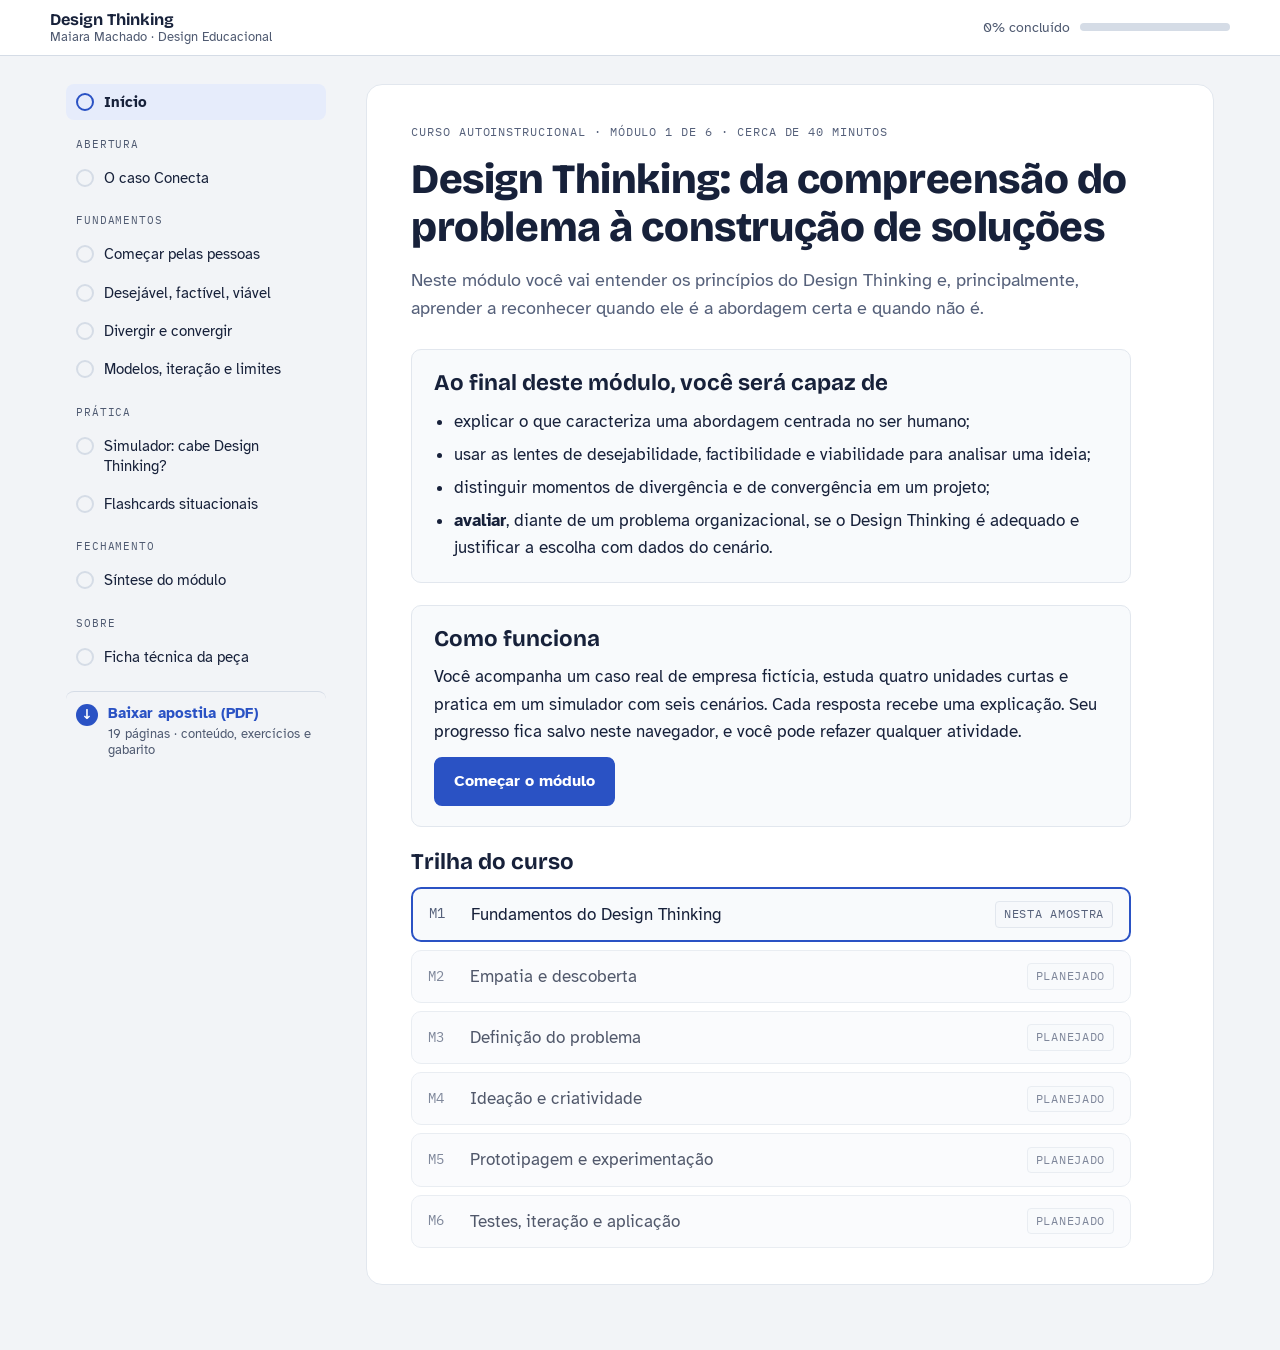
==== design-thinking/index.html @ 3984ccee "Atualização do portfólio" ====
<!doctype html><html><head><meta charset=utf8><meta name=viewport content="width=device-width,initial-scale=1,viewport-fit=cover"><style>:root{color-scheme:light;box-sizing:border-box;padding-top:env(safe-area-inset-top,0px);padding-bottom:env(safe-area-inset-bottom,0px)}html{scroll-padding-top:env(safe-area-inset-top,0px)}body{margin:0;padding:0;font:14px -apple-system,BlinkMacSystemFont,sans-serif;background:#fff;color:#000}img{max-width:100%}[hidden]:not([hidden=until-found i]){display:none!important}</style></head><body>
<title>Design Thinking · Módulo 1</title>
<meta name="claude:viewport-fit-sides" content="cover">
<link rel="preconnect" href="https://fonts.googleapis.com">
<link rel="preconnect" href="https://fonts.gstatic.com" crossorigin>
<link rel="stylesheet" href="https://fonts.googleapis.com/css2?family=Atkinson+Hyperlegible:ital,wght@0,400;0,700;1,400&family=Bricolage+Grotesque:opsz,wght@12..96,500;12..96,700;12..96,800&family=IBM+Plex+Mono:wght@500&display=swap">
<style>
/* Layout: oficina de quadro branco. Sumário lateral fixo + coluna de leitura de ~68ch; o caso aparece como notas adesivas, o resto fica quieto. */
:root{
  --paper:#F2F4F7; --surface:#FFFFFF; --ink:#17213A; --muted:#4F5A71; --line:#D5DCE6;
  --accent:#2A52C4; --accent-soft:#E6ECFB; --on-accent:#FFFFFF;
  --note-bg:#FFE37E; --note-ink:#2A2410; --note-bg-2:#FFD0C2; --note-bg-3:#C9EBD9;
  --ok:#1D714A; --ok-soft:#E3F3EA; --part:#8A5200; --part-soft:#FBF0DC; --bad:#A8261D; --bad-soft:#FBE7E5;
  --venn-1:rgba(42,82,196,.16); --venn-2:rgba(29,113,74,.16); --venn-3:rgba(168,38,29,.13);
  --f-display:"Bricolage Grotesque", "Segoe UI", system-ui, sans-serif;
  --f-body:"Atkinson Hyperlegible", "Segoe UI", system-ui, sans-serif;
  --f-mono:"IBM Plex Mono", ui-monospace, "SFMono-Regular", Menlo, monospace;
  --r:10px;
}
@media (prefers-color-scheme: dark){ :root:not([data-theme="light"]){
  --paper:#0F141D; --surface:#171E2B; --ink:#E7EBF3; --muted:#A6B0C4; --line:#2A3446;
  --accent:#86A2FF; --accent-soft:#1F2A47; --on-accent:#0C1120;
  --note-bg:#E9CC5E; --note-ink:#211C08; --note-bg-2:#E8AE9C; --note-bg-3:#A3D5BC;
  --ok:#62C493; --ok-soft:#14291F; --part:#E6AC52; --part-soft:#2E2412; --bad:#F2887E; --bad-soft:#341816;
  --venn-1:rgba(134,162,255,.20); --venn-2:rgba(98,196,147,.18); --venn-3:rgba(242,136,126,.16);
  color-scheme:dark }}
:root[data-theme="dark"]{
  --paper:#0F141D; --surface:#171E2B; --ink:#E7EBF3; --muted:#A6B0C4; --line:#2A3446;
  --accent:#86A2FF; --accent-soft:#1F2A47; --on-accent:#0C1120;
  --note-bg:#E9CC5E; --note-ink:#211C08; --note-bg-2:#E8AE9C; --note-bg-3:#A3D5BC;
  --ok:#62C493; --ok-soft:#14291F; --part:#E6AC52; --part-soft:#2E2412; --bad:#F2887E; --bad-soft:#341816;
  --venn-1:rgba(134,162,255,.20); --venn-2:rgba(98,196,147,.18); --venn-3:rgba(242,136,126,.16);
  color-scheme:dark }

*{box-sizing:border-box}
body{background:var(--paper);color:var(--ink);font-family:var(--f-body);font-size:17px;line-height:1.6}
body::before{content:"";position:fixed;inset:0 0 auto;height:env(safe-area-inset-top,0px);z-index:10;background:var(--surface)}
a{color:var(--accent)}
:focus-visible{outline:3px solid var(--accent);outline-offset:2px;border-radius:4px}
h1,h2,h3{font-family:var(--f-display);line-height:1.15;text-wrap:balance;margin:0}
h1{font-size:clamp(1.85rem,4.2vw,2.6rem);font-weight:800;letter-spacing:-.01em}
h2{font-size:1.4rem;font-weight:700}
h3{font-size:1.1rem;font-weight:700}
p{margin:0}
.eyebrow{font-family:var(--f-mono);font-size:.74rem;letter-spacing:.08em;text-transform:uppercase;color:var(--muted)}
.lead{font-size:1.12rem;color:var(--muted)}

/* Topo */
.top{position:sticky;top:env(safe-area-inset-top,0px);z-index:5;background:var(--surface);border-bottom:1px solid var(--line);
  padding-left:max(16px,env(safe-area-inset-left,0px));padding-right:max(16px,env(safe-area-inset-right,0px));padding-block:10px}
.top-in{max-width:1180px;margin:0 auto;display:flex;align-items:center;gap:16px;flex-wrap:wrap}
.brand{display:flex;flex-direction:column;line-height:1.2;margin-right:auto;min-width:0}
.brand b{font-family:var(--f-display);font-size:1.02rem}
.brand span{font-size:.8rem;color:var(--muted)}
.prog{display:flex;align-items:center;gap:10px;font-size:.85rem;color:var(--muted)}
.prog-bar{width:150px;height:8px;border-radius:99px;background:var(--line);overflow:hidden}
.prog-bar i{display:block;height:100%;background:var(--accent);border-radius:99px;transition:width .3s}
.menu-btn{display:none}

/* Estrutura */
.shell{max-width:1180px;margin:0 auto;display:grid;grid-template-columns:260px minmax(0,1fr);gap:40px;
  padding-left:max(16px,env(safe-area-inset-left,0px));padding-right:max(16px,env(safe-area-inset-right,0px));padding-block:28px 64px}
nav.toc{position:sticky;top:calc(env(safe-area-inset-top,0px) + 76px);align-self:start}
.toc ol{list-style:none;margin:0;padding:0;display:flex;flex-direction:column;gap:2px}
.toc .grp{font-family:var(--f-mono);font-size:.7rem;letter-spacing:.08em;text-transform:uppercase;color:var(--muted);padding:14px 10px 4px}
.toc button{all:unset;box-sizing:border-box;width:100%;display:flex;gap:10px;align-items:flex-start;padding:8px 10px;border-radius:8px;cursor:pointer;font-size:.94rem;line-height:1.35}
.toc button:hover{background:var(--accent-soft)}
.toc button:focus-visible{outline:3px solid var(--accent)}
.dl{display:flex;gap:10px;align-items:flex-start;margin-top:16px;padding:12px 10px;border-top:1px solid var(--line);color:var(--ink);text-decoration:none;border-radius:8px;line-height:1.3}
.dl:hover{background:var(--accent-soft)}
.dl b{display:block;font-size:.94rem;color:var(--accent)}
.dl small{display:block;font-size:.8rem;color:var(--muted);margin-top:2px}
.dl-ic{flex:none;width:22px;height:22px;border-radius:50%;background:var(--accent);color:var(--on-accent);display:grid;place-items:center;font-weight:700;font-size:.85rem}
.toc button[aria-current="page"]{background:var(--accent-soft);font-weight:700}
.st{flex:none;width:18px;height:18px;margin-top:1px;border-radius:50%;border:2px solid var(--line);display:grid;place-items:center;font-size:.68rem;font-weight:700}
.st.done{background:var(--ok);border-color:var(--ok);color:var(--surface)}
.st.seen{border-color:var(--accent)}
main{min-width:0}
/* Área de conteúdo sempre clara, nos dois temas; o sumário e o topo mantêm as cores do tema */
main.content{
  --paper:#F6F8FB; --surface:#F8FAFC; --ink:#17213A; --muted:#55607A; --line:#E2E7EE;
  --accent:#2A52C4; --accent-soft:#EDF1FC; --on-accent:#FFFFFF;
  --note-bg:#FFE37E; --note-ink:#2A2410; --note-bg-2:#FFD3C6; --note-bg-3:#CDEEDC;
  --ok:#1D714A; --ok-soft:#EAF6EF; --part:#8A5200; --part-soft:#FDF4E4; --bad:#A8261D; --bad-soft:#FCEDEB;
  --venn-1:rgba(42,82,196,.12); --venn-2:rgba(29,113,74,.12); --venn-3:rgba(168,38,29,.10);
  color-scheme:light; background:#FFFFFF; color:var(--ink);
  border:1px solid var(--line); border-radius:16px; padding:32px clamp(18px,4vw,44px) 36px;
}
.screen{max-width:720px;display:flex;flex-direction:column;gap:22px}
.screen > h1{outline:none}

/* Componentes */
.box{background:var(--surface);border:1px solid var(--line);border-radius:var(--r);padding:20px 22px;display:flex;flex-direction:column;gap:12px}
.example{border-left:4px solid var(--note-bg);background:var(--surface);padding:14px 18px;border-radius:0 var(--r) var(--r) 0;display:flex;flex-direction:column;gap:6px}
.example .eyebrow{color:var(--ink)}
.grid3{display:grid;grid-template-columns:repeat(3,minmax(0,1fr));gap:14px}
.grid2{display:grid;grid-template-columns:repeat(2,minmax(0,1fr));gap:14px}
.mini{background:var(--surface);border:1px solid var(--line);border-radius:var(--r);padding:16px;display:flex;flex-direction:column;gap:6px;min-width:0}
.mini h3{font-size:1rem}
.mini p{font-size:.95rem;color:var(--muted)}
ul.plain{margin:0;padding-left:1.2em;display:flex;flex-direction:column;gap:6px}
.table-wrap{overflow-x:auto;border:1px solid var(--line);border-radius:var(--r);background:var(--surface)}
table{border-collapse:collapse;width:100%;min-width:520px;font-size:.95rem}
th,td{text-align:left;padding:10px 14px;border-bottom:1px solid var(--line);vertical-align:top}
th{font-family:var(--f-display);font-weight:700;background:var(--paper)}
tr:last-child td{border-bottom:0}
.mono{font-family:var(--f-mono);font-size:.85em}

/* Notas adesivas do caso */
.notes{display:grid;grid-template-columns:repeat(auto-fit,minmax(180px,1fr));gap:16px;padding:6px 0}
.note{background:var(--note-bg);color:var(--note-ink);padding:16px 16px 18px;border-radius:3px;box-shadow:0 1px 0 rgba(0,0,0,.08),0 8px 18px -10px rgba(0,0,0,.35);transform:rotate(-1.2deg);display:flex;flex-direction:column;gap:4px}
.note:nth-child(2){background:var(--note-bg-2);transform:rotate(1deg)}
.note:nth-child(3){background:var(--note-bg-3);transform:rotate(-.4deg)}
.note:nth-child(4){transform:rotate(1.4deg)}
.note b{font-family:var(--f-display);font-size:1.9rem;line-height:1}
.note span{font-size:.92rem}
.quote{font-family:var(--f-display);font-size:1.25rem;font-weight:500;border-left:4px solid var(--ink);padding-left:16px}

/* Botões */
.btn{font:inherit;font-weight:700;font-size:.98rem;border-radius:8px;padding:10px 18px;cursor:pointer;border:2px solid var(--accent);background:var(--accent);color:var(--on-accent)}
.btn:hover{filter:brightness(1.08)}
.btn.ghost{background:transparent;color:var(--accent)}
.btn.quiet{background:transparent;border-color:var(--line);color:var(--ink)}
.btn.danger{background:var(--bad);border-color:var(--bad);color:var(--surface)}
.btn[disabled]{opacity:.45;cursor:not-allowed}
.row{display:flex;gap:10px;flex-wrap:wrap;align-items:center}
.pager{display:flex;justify-content:space-between;gap:10px;flex-wrap:wrap;border-top:1px solid var(--line);padding-top:20px;margin-top:6px}

/* Formulários de atividade */
fieldset{border:0;margin:0;padding:0;display:flex;flex-direction:column;gap:8px;min-width:0}
legend{font-weight:700;margin-bottom:6px;padding:0}
.opt{display:flex;gap:12px;align-items:flex-start;padding:12px 14px;border:1px solid var(--line);border-radius:8px;background:#FFFFFF;cursor:pointer}
.opt:hover{border-color:var(--accent)}
.opt input{margin-top:5px;accent-color:var(--accent);width:18px;height:18px;flex:none}
.opt:has(input:checked){border-color:var(--accent);box-shadow:inset 0 0 0 1px var(--accent);background:var(--accent-soft)}
.opt:has(input:disabled){cursor:default}
.cls-item{border:1px solid var(--line);border-radius:8px;padding:14px;background:var(--surface);display:flex;flex-direction:column;gap:10px}
.cls-item > p{font-weight:700}
.chips{display:flex;gap:8px;flex-wrap:wrap}
.chip{position:relative}
.chip input{position:absolute;opacity:0;width:1px;height:1px}
.chip span{display:inline-block;padding:6px 14px;border:2px solid var(--line);border-radius:99px;cursor:pointer;font-size:.92rem}
.chip input:checked + span{border-color:var(--accent);background:var(--accent);color:var(--on-accent);font-weight:700}
.chip input:focus-visible + span{outline:3px solid var(--accent);outline-offset:2px}
.chip input:disabled + span{cursor:default}
.err{color:var(--bad);font-weight:700;font-size:.95rem}
.cta{background:var(--accent-soft);border:1px solid var(--accent);border-radius:8px;padding:12px 16px;display:flex;flex-direction:column;gap:4px;font-size:.96rem}
.cta-h{font-weight:700;color:var(--accent);display:flex;gap:6px;align-items:center}
.cta ol{margin:0;padding-left:1.3em;display:flex;flex-direction:column;gap:2px}
.legend{display:flex;gap:14px;flex-wrap:wrap;font-size:.86rem;color:var(--muted)}
.legend i{display:inline-block;width:12px;height:12px;border-radius:3px;border:2px solid;margin-right:5px;vertical-align:-1px}

/* Feedback */
.fb{border-radius:8px;padding:14px 16px;display:flex;flex-direction:column;gap:6px;border:1px solid}
.fb:focus{outline:3px solid var(--accent);outline-offset:2px}
.fb .v{font-weight:700;display:flex;gap:8px;align-items:center}
.fb.ok{background:var(--ok-soft);border-color:var(--ok)} .fb.ok .v{color:var(--ok)}
.fb.part{background:var(--part-soft);border-color:var(--part)} .fb.part .v{color:var(--part)}
.fb.bad{background:var(--bad-soft);border-color:var(--bad)} .fb.bad .v{color:var(--bad)}
.fb.info{background:var(--accent-soft);border-color:var(--accent)} .fb.info .v{color:var(--accent)}
.sym{font-family:var(--f-mono);font-size:1rem}

/* Simulador */
.scen-tabs{display:flex;gap:8px;flex-wrap:wrap}
.scen-tabs button{font:inherit;font-size:.88rem;font-weight:700;min-width:44px;height:44px;border-radius:8px;border:2px solid var(--line);background:var(--surface);color:var(--ink);cursor:pointer;padding:0 10px}
.scen-tabs button[aria-current="true"]{border-color:var(--accent);color:var(--accent)}
.scen-tabs button.s-ok{background:var(--ok-soft);border-color:var(--ok)}
.scen-tabs button.s-part{background:var(--part-soft);border-color:var(--part)}
.scen-tabs button.s-bad{background:var(--bad-soft);border-color:var(--bad)}
.scen{background:var(--surface);border:1px solid var(--line);border-radius:var(--r);padding:22px;display:flex;flex-direction:column;gap:18px}
.tag{display:inline-block;font-family:var(--f-mono);font-size:.72rem;letter-spacing:.06em;text-transform:uppercase;padding:3px 8px;border-radius:4px;background:var(--paper);border:1px solid var(--line);color:var(--muted)}
.score{font-family:var(--f-mono);font-variant-numeric:tabular-nums}

/* Flashcards */
.card{min-height:250px;background:var(--surface);border:1px solid var(--line);border-radius:14px;padding:26px;display:flex;flex-direction:column;gap:14px;box-shadow:0 10px 24px -18px rgba(0,0,0,.4)}
.card.back{background:var(--accent-soft);border-color:var(--accent)}
.card .q{font-family:var(--f-display);font-size:1.3rem;font-weight:500;line-height:1.35}
.rate{display:flex;gap:8px;flex-wrap:wrap}

/* Síntese */
.status-list{display:flex;flex-direction:column;gap:10px}
.status{display:flex;gap:14px;align-items:flex-start;background:var(--surface);border:1px solid var(--line);border-radius:var(--r);padding:14px 16px}
.status .st{width:26px;height:26px;font-size:.85rem}
.status p{font-size:.95rem;color:var(--muted)}
.metrics{display:grid;grid-template-columns:repeat(3,minmax(0,1fr));gap:12px}
.metric{background:var(--surface);border:1px solid var(--line);border-radius:var(--r);padding:14px 16px}
.metric b{display:block;font-family:var(--f-display);font-size:1.7rem;font-variant-numeric:tabular-nums}
.metric span{font-size:.88rem;color:var(--muted)}
textarea{width:100%;min-height:160px;font-family:var(--f-mono);font-size:.8rem;border:1px solid var(--line);border-radius:8px;padding:10px;background:var(--paper);color:var(--ink)}

/* Início */
.hero{display:flex;flex-direction:column;gap:14px;padding:6px 0 4px}
.mods{display:flex;flex-direction:column;gap:8px}
.mod{display:flex;gap:14px;align-items:center;background:var(--surface);border:1px solid var(--line);border-radius:var(--r);padding:12px 16px}
.mod .n{font-family:var(--f-mono);font-size:.85rem;color:var(--muted);flex:none;width:28px}
.mod .t{flex:1;min-width:0}
.mod.on{border:2px solid var(--accent)}
.mod.off{opacity:.75}
.mod .tag{flex:none}
svg text{font-family:var(--f-body)}
.diagram{background:var(--surface);border:1px solid var(--line);border-radius:var(--r);padding:12px;overflow-x:auto}
.diagram svg{display:block;width:100%;height:auto;min-width:300px}
.confirm{border:2px solid var(--bad);border-radius:var(--r);padding:16px;background:var(--bad-soft);display:flex;flex-direction:column;gap:10px}
.sr{position:absolute;width:1px;height:1px;overflow:hidden;clip:rect(0 0 0 0);white-space:nowrap}
.warn-store{font-size:.9rem;color:var(--part);background:var(--part-soft);border:1px solid var(--part);border-radius:8px;padding:10px 14px}

@media (max-width:900px){
  .shell{grid-template-columns:minmax(0,1fr);gap:20px;padding-block:18px 56px}
  nav.toc{position:static;display:none;background:var(--surface);border:1px solid var(--line);border-radius:var(--r);padding:8px}
  nav.toc.open{display:block}
  .menu-btn{display:inline-flex}
  .prog-bar{width:90px}
}
@media (max-width:620px){
  .grid3,.grid2,.metrics{grid-template-columns:minmax(0,1fr)}
  body{font-size:16px}
  .scen,.card{padding:18px}
}
@media (prefers-reduced-motion:reduce){ *{transition:none!important;animation:none!important} .note{transform:none!important} }
</style>

<header class="top">
  <div class="top-in">
    <div class="brand"><b>Design Thinking</b><span>Maiara Machado · Design Educacional</span></div>
    <div class="prog" aria-live="polite"><span id="progLabel">0% concluído</span><div class="prog-bar" aria-hidden="true"><i id="progFill" style="width:0%"></i></div></div>
    <button class="btn quiet menu-btn" id="menuBtn" aria-expanded="false" aria-controls="toc">Sumário</button>
  </div>
</header>

<div class="shell">
  <nav class="toc" id="toc" aria-label="Sumário do módulo"></nav>
  <main id="main" class="content"></main>
</div>
<div class="sr" aria-live="polite" id="live"></div>

<script>
(function(){
"use strict";

/* ===================== DADOS ===================== */
var SCREENS = [
  {id:"inicio", title:"Início", grp:null},
  {id:"caso", title:"O caso Conecta", grp:"Abertura"},
  {id:"u1", title:"Começar pelas pessoas", grp:"Fundamentos"},
  {id:"u2", title:"Desejável, factível, viável", grp:"Fundamentos"},
  {id:"u3", title:"Divergir e convergir", grp:"Fundamentos"},
  {id:"u4", title:"Modelos, iteração e limites", grp:"Fundamentos"},
  {id:"sim", title:"Simulador: cabe Design Thinking?", grp:"Prática"},
  {id:"cards", title:"Flashcards situacionais", grp:"Prática"},
  {id:"fim", title:"Síntese do módulo", grp:"Fechamento"},
  {id:"ficha", title:"Ficha técnica da peça", grp:"Sobre"}
];
var CONTENT_SCREENS = ["caso","u1","u2","u3","u4","sim","cards"];

var OPENING = [
  {id:"a", text:"Aprovar a trilha de treinamento. É rápida de lançar e tem baixo risco.",
   back:"Você começou pela solução que a liderança propôs. É uma reação comum, e às vezes acerta. Mas, sem evidências, o treinamento pode atacar um sintoma. No Módulo 2 você vai ver o que aparece quando a hipótese é testada antes."},
  {id:"b", text:"Ouvir e observar colaboradores de perfis diferentes usando a plataforma.",
   back:"Você começou pela investigação. É o que o Design Thinking propõe quando o problema ainda não está claro. No Módulo 2 você vai conduzir essas entrevistas e descobrir se o treinamento resolve, para quem e em que parte."},
  {id:"c", text:"Pedir ao fornecedor novas funcionalidades para deixar a plataforma mais completa.",
   back:"Você começou por novas funcionalidades. Sem saber o que trava os usuários, mais funções podem aumentar a complexidade. O Módulo 2 ajuda a descobrir o que de fato falta."}
];

var CHECKS = {
  u1:{type:"single", title:"Verifique sua compreensão",
    prompt:"Qual destas formulações coloca as pessoas no centro do problema da Conecta?",
    options:[
      {id:"a", text:"Precisamos elevar o uso da Conecta para 90% até dezembro.", ok:false,
       fb:"Isso é uma meta da organização. Ela é legítima e ajuda a medir o resultado, mas não diz nada sobre quem usa a plataforma nem sobre o que essas pessoas enfrentam."},
      {id:"b", text:"Como ajudar técnicos de campo a registrar despesas no momento em que elas acontecem, mesmo com sinal fraco?", ok:true,
       fb:"A formulação nomeia um grupo de pessoas, uma situação real e uma dificuldade concreta. E não impõe uma solução: deixa espaço para várias respostas."},
      {id:"c", text:"Precisamos de um treinamento obrigatório para todos os colaboradores.", ok:false,
       fb:"Isso já é uma solução. Formular o problema como solução fecha a investigação antes de ela começar."}
    ],
    tip:"Releia os três princípios acima, em especial “Começar pelas pessoas”."},
  u2:{type:"classify", title:"Classifique as informações", cats:[["D","Desejabilidade"],["F","Factibilidade"],["V","Viabilidade"]],
    prompt:"Três informações chegaram sobre uma ideia para a Conecta: permitir enviar comprovantes pelo celular e continuar depois. Que lente cada uma alimenta?",
    items:[
      {id:"i1", text:"Técnicos de campo dizem que perdem o formulário quando o sinal cai e desistem de enviar.", ans:"D",
       fb:"Desejabilidade: fala da necessidade e do comportamento das pessoas. Mostra que a ideia responde a uma dor real."},
      {id:"i2", text:"A versão atual da plataforma não permite salvar rascunhos sem conexão.", ans:"F",
       fb:"Factibilidade: fala do que a tecnologia e as capacidades atuais permitem fazer. Não quer dizer que seja impossível, só que exige desenvolvimento."},
      {id:"i3", text:"O desenvolvimento custaria R$ 180 mil, e a área não tem esse orçamento este ano.", ans:"V",
       fb:"Viabilidade: fala da sustentação para o negócio, como custo, orçamento e retorno."}
    ],
    tip:"Pergunte-se: a informação fala das pessoas, da tecnologia ou do negócio?"},
  u3:{type:"classify", title:"Divergir ou convergir?", cats:[["DIV","Divergir"],["CON","Convergir"]],
    prompt:"Em cada momento do projeto Conecta, a equipe deveria abrir possibilidades ou fazer escolhas?",
    items:[
      {id:"i1", text:"Antes das entrevistas, a equipe lista todas as perguntas que poderia fazer aos usuários.", ans:"DIV",
       fb:"Divergir: o objetivo é ampliar o repertório. A seleção das melhores perguntas vem depois."},
      {id:"i2", text:"A equipe tem 40 ideias e uma semana para testar apenas duas.", ans:"CON",
       fb:"Convergir: é hora de escolher com critérios explícitos, como impacto na necessidade dos usuários e esforço de teste."},
      {id:"i3", text:"Depois de 12 entrevistas, a equipe agrupa as anotações e escolhe o problema prioritário.", ans:"CON",
       fb:"Convergir: o primeiro diamante se fecha aqui, quando a pesquisa ampla vira uma definição de problema."}
    ],
    tip:"Divergir abre e adia o julgamento. Convergir fecha e decide com critérios."},
  u4:{type:"single", title:"Verifique sua compreensão",
    prompt:"Ao testar um protótipo, a equipe descobre que o problema que definiu estava errado. O que isso significa?",
    options:[
      {id:"a", text:"O processo falhou. É melhor descartar tudo e recomeçar do zero.", ok:false,
       fb:"Nada foi perdido: o teste produziu exatamente o tipo de aprendizado que justifica testar cedo. O que se descobriu deve ser aproveitado, não descartado."},
      {id:"b", text:"É um resultado esperado: a equipe volta à definição levando o que aprendeu.", ok:true,
       fb:"O processo é iterativo. Descobrir cedo que o problema estava mal definido custa muito menos do que descobrir depois da implementação."},
      {id:"c", text:"A equipe deve seguir para a implementação, porque o cronograma já foi aprovado.", ok:false,
       fb:"Seguir com um problema que se sabe errado transforma o cronograma em mais importante que o resultado. O custo aparece depois, com uma solução que não resolve."}
    ],
    tip:"Reveja o trecho sobre iteração: as etapas são modos de trabalho, não uma fila."}
};

var APPROACHES = [
  ["dt","Design Thinking"],
  ["masp","Análise de causa raiz (MASP, PDCA)"],
  ["proj","Gestão de projeto convencional"],
  ["comb","Combinação: causa raiz + Design Thinking"]
];

var SCENARIOS = [
  {id:"s1", tag:"Indústria", title:"A linha 3 de envase",
   text:"Desde a troca do fornecedor de filme plástico, há seis semanas, a linha 3 de envase perdeu 12% de produtividade. O sistema registra cada parada, com duração e motivo. As outras linhas, que seguem com o fornecedor antigo, estão estáveis.",
   correct:"masp",
   afb:{
     dt:"O problema já está bem definido e é mensurável, e a causa provável pode ser rastreada nos registros de parada. Começar por pesquisa com usuários atrasaria uma resposta que os dados podem dar.",
     masp:"Há um efeito mensurável, um momento claro de início e dados para testar hipóteses de causa. É o terreno típico da análise de causa raiz.",
     proj:"Ainda não se sabe qual é a solução, então não há escopo a executar. Antes é preciso confirmar a causa.",
     comb:"Nada no cenário indica que a experiência das pessoas seja parte central do problema. Combinar abordagens aqui aumentaria o custo sem ganho claro."},
   ev:[
     {id:"e1", ok:true, text:"A queda começou com a troca de fornecedor e só afeta a linha que usa o novo filme.",
      fb:"É o dado que mais sustenta a decisão: há uma mudança identificável, um efeito localizado e registros para testar a hipótese."},
     {id:"e2", ok:false, text:"Operadores comentam que o turno da noite anda mais cansado.",
      fb:"É um relato que merece atenção, mas é isolado. Sozinho, não explica por que só a linha 3 piorou."},
     {id:"e3", ok:false, text:"A diretoria quer trazer mais inovação para a operação.",
      fb:"A vontade de inovar não define a ferramenta. Quem define é a natureza do problema."}]},
  {id:"s2", tag:"Serviços", title:"A plataforma Conecta",
   text:"A Conecta tem login frequente, mas só 38% das solicitações iniciadas são concluídas. A liderança acredita que falta treinamento. Ninguém conversou ainda com os usuários sobre como usam a plataforma no dia a dia, e os perfis vão de técnicos de campo a analistas de escritório.",
   correct:"dt",
   afb:{
     dt:"O comportamento dos usuários é pouco conhecido e a causa do abandono não está clara. Antes de escolher uma solução, é preciso entender o que acontece na prática, perfil por perfil.",
     masp:"A análise de causa raiz pode ajudar mais adiante, mas ainda falta matéria-prima: não se sabe como os diferentes perfis usam a plataforma. Sem essa compreensão, o grupo tende a confirmar a hipótese do treinamento.",
     proj:"Tratar o caso como projeto convencional significaria aprovar o treinamento sem evidência de que ele resolve o problema.",
     comb:"Pode fazer sentido mais tarde. Agora, o que falta é compreender os usuários. Ainda não há uma causa mensurável identificada para analisar em paralelo."},
   ev:[
     {id:"e1", ok:true, text:"Ninguém sabe por que as pessoas abandonam as solicitações, e os perfis de uso são muito diferentes.",
      fb:"É o dado decisivo: o problema está mal definido e depende de entender pessoas em contextos distintos."},
     {id:"e2", ok:false, text:"A taxa de conclusão é de 38%.",
      fb:"O número mostra o tamanho do problema, não o porquê. Um indicador sozinho não indica a abordagem."},
     {id:"e3", ok:false, text:"A liderança já tem uma hipótese: falta de treinamento.",
      fb:"Uma hipótese sem evidência é o que precisa ser investigado. Ela reforça a necessidade de pesquisa, mas o dado mais forte é o desconhecimento sobre os usuários."}]},
  {id:"s3", tag:"TI", title:"A migração do e-mail",
   text:"Por exigência contratual, a empresa precisa migrar todas as caixas de e-mail para um novo provedor até 30 de março. O provedor, a ferramenta de migração e a lista de 1.200 caixas já estão definidos.",
   correct:"proj",
   afb:{
     dt:"Não há problema mal definido nem solução a descobrir: a decisão já foi tomada. Usar Design Thinking aqui seria criar oficinas sem nada a investigar.",
     masp:"Não existe um problema com causa a investigar. Existe uma entrega a planejar e executar.",
     proj:"Escopo, solução e prazo estão definidos. Cronograma, gestão de riscos e comunicação da mudança resolvem melhor.",
     comb:"Nenhuma das duas abordagens é necessária: o trabalho é de execução planejada."},
   ev:[
     {id:"e1", ok:true, text:"Solução, escopo e prazo já estão definidos. O desafio é executar sem falhas.",
      fb:"É o dado que define a natureza do trabalho: baixa incerteza sobre o quê, alta exigência sobre o como e o quando."},
     {id:"e2", ok:false, text:"Alguns usuários podem estranhar a nova interface.",
      fb:"É um risco real, que pede boa comunicação. Mas não muda a natureza do trabalho, que é executar uma solução já decidida."},
     {id:"e3", ok:false, text:"Há 1.200 caixas para migrar.",
      fb:"O volume afeta o planejamento, não a escolha da abordagem."}]},
  {id:"s4", tag:"Varejo", title:"A central de atendimento",
   text:"Depois de uma reestruturação, o tempo médio de espera na central de atendimento dobrou. Ao mesmo tempo, os comentários abertos da pesquisa de satisfação dizem que os atendentes não entendem o problema do cliente, uma queixa que já aparecia antes da reestruturação.",
   correct:"comb",
   afb:{
     dt:"Design Thinking ajuda a entender por que os clientes não se sentem compreendidos. Mas o aumento da espera tem um marco claro e dados para análise, e ficaria sem tratamento rigoroso.",
     masp:"A análise de causa raiz resolve bem o tempo de espera. A queixa sobre não ser compreendido, porém, é anterior e envolve a experiência do cliente. Ela ficaria sem resposta.",
     proj:"Ainda não há solução definida para nenhum dos dois problemas.",
     comb:"Tratar a espera com análise de causa raiz e a experiência de atendimento com Design Thinking respeita a natureza diferente de cada parte."},
   ev:[
     {id:"e1", ok:true, text:"Há dois fenômenos: um recente e mensurável (a espera) e outro antigo, ligado à experiência (não ser compreendido).",
      fb:"É o dado que justifica combinar: cada parte do problema pede uma abordagem diferente."},
     {id:"e2", ok:false, text:"O tempo de espera dobrou.",
      fb:"Sustenta só metade da decisão. Justifica a análise de causa raiz, mas não explica a queixa antiga."},
     {id:"e3", ok:false, text:"A reestruturação reduziu o quadro de atendentes em 15%.",
      fb:"É uma causa candidata para o tempo de espera, mas não explica uma queixa que já existia antes."}]},
  {id:"s5", tag:"Recursos humanos", title:"O novo benefício",
   text:"O RH quer criar um benefício para reduzir a saída de profissionais com até três anos de casa, grupo com rotatividade de 28% ao ano. Não há pesquisa sobre o que esses profissionais valorizam. O comitê está dividido entre auxílio-academia e mais dias de trabalho remoto.",
   correct:"dt",
   afb:{
     dt:"As necessidades do grupo são desconhecidas e o comitê está escolhendo entre soluções sem evidência. É o cenário típico para começar pelas pessoas.",
     masp:"Dados de desligamento ajudam, mas o objetivo é criar algo novo que as pessoas valorizem. Isso exige entender necessidades e testar alternativas, não só achar uma causa.",
     proj:"Implementar uma das duas opções como projeto seria decidir por opinião.",
     comb:"Faria sentido se houvesse uma causa mensurável para isolar em paralelo. O cenário descreve, sobretudo, falta de conhecimento sobre as pessoas."},
   ev:[
     {id:"e1", ok:true, text:"Não se sabe o que esse grupo valoriza, e as opções em debate vêm da opinião do comitê.",
      fb:"É o dado que decide: a necessidade é desconhecida, e as soluções na mesa ainda não foram testadas com ninguém."},
     {id:"e2", ok:false, text:"A rotatividade do grupo é de 28% ao ano.",
      fb:"Mostra a relevância do problema, não o caminho para resolvê-lo."},
     {id:"e3", ok:false, text:"O comitê já reduziu a decisão a duas opções.",
      fb:"É um sinal de alerta, não de prontidão: a escolha está sendo feita entre soluções antes de entender a necessidade."}]},
  {id:"s6", tag:"Financeiro", title:"O erro na folha",
   text:"Desde a atualização do sistema de folha de pagamento, no mês passado, 4% dos holerites saem com o desconto de INSS calculado errado. Todos os casos com erro são de colaboradores com dois vínculos.",
   correct:"masp",
   afb:{
     dt:"O problema é técnico, mensurável e tem padrão claro. Entender a experiência dos colaboradores não ajuda a corrigir o cálculo.",
     masp:"Há um marco (a atualização), um padrão (dois vínculos) e dados para confirmar a causa.",
     proj:"Ainda não se sabe exatamente o que corrigir. É preciso confirmar a causa antes de planejar a correção.",
     comb:"A experiência das pessoas não é a origem do problema. Uma comunicação cuidadosa aos afetados é importante, mas não exige um processo de Design Thinking."},
   ev:[
     {id:"e1", ok:true, text:"Os erros começaram após a atualização e se concentram em um perfil específico de colaborador.",
      fb:"É o dado que direciona a análise: quando começou e quem é afetado."},
     {id:"e2", ok:false, text:"Os colaboradores afetados estão insatisfeitos.",
      fb:"A insatisfação é consequência. Não ajuda a localizar a causa."},
     {id:"e3", ok:false, text:"4% dos holerites têm erro.",
      fb:"Mede o problema, mas o dado que orienta a análise é o padrão: quem é afetado e desde quando."}]}
];

var CARDS = [
  {id:"c1", q:"Na reunião, um diretor diz: “Já sei o que o usuário quer. Vamos direto para a solução.” Qual é o risco?",
   a:"Transformar uma suposição em requisito. Sem descoberta, a equipe pode construir com eficiência a solução para o problema errado. Uma conversa curta com usuários costuma ser o jeito mais barato de testar a certeza do diretor."},
  {id:"c2", q:"Em uma oficina de ideias, um participante critica cada proposta assim que ela surge. O que está acontecendo?",
   a:"A equipe está tentando divergir e convergir ao mesmo tempo. O julgamento precoce reduz a quantidade e a ousadia das ideias. Separe os momentos: primeiro gerar sem avaliar, depois escolher com critérios combinados."},
  {id:"c3", q:"A solução é desejada pelos usuários e tecnicamente possível, mas custa mais do que gera de valor. Qual lente falhou?",
   a:"Viabilidade. Desejabilidade e factibilidade não bastam: a solução precisa se sustentar para o negócio. Às vezes a saída é uma versão menor, que preserva o que os usuários mais valorizam."},
  {id:"c4", q:"A equipe passou três meses construindo a versão completa antes de mostrá-la a qualquer usuário. O que faltou?",
   a:"Prototipar e testar cedo. Um protótipo simples (um esboço, um roteiro, uma simulação) teria revelado em dias o que só apareceu depois de meses de investimento."},
  {id:"c5", q:"Um problema de produção tem causa conhecida e dados históricos completos. Design Thinking é a melhor primeira ferramenta?",
   a:"Provavelmente não. Com problema bem definido e dados para rastrear a causa, a análise de causa raiz tende a ser mais rápida e rigorosa. Design Thinking rende mais quando o problema ou as necessidades das pessoas ainda não estão claros."},
  {id:"c6", q:"A equipe fez a pesquisa de descoberta entrevistando apenas os gestores das áreas. Qual é o problema?",
   a:"Os gestores falam do que acham que acontece, não do que os usuários vivem. A pesquisa precisa incluir quem usa a solução no dia a dia, e em perfis diferentes. Do contrário, o retrato sai enviesado."}
];

/* ===================== ESTADO ===================== */
var KEY = "mm-dt-m1-v1";
var storageOk = true;
function blank(){ return {v:1, current:"inicio", visited:{}, opening:null, checks:{}, sim:{}, simTries:{}, simIndex:0, cards:{}, cardIndex:0, cardFilter:false}; }
function load(){
  try{ var raw = localStorage.getItem(KEY); if(raw){ var o = JSON.parse(raw); if(o && o.v===1) return Object.assign(blank(), o); } }
  catch(e){ storageOk = false; }
  return blank();
}
function save(){ try{ localStorage.setItem(KEY, JSON.stringify(S)); storageOk = true; } catch(e){ storageOk = false; } }
var S = load();
var ui = {revealed:{}, flipped:false, confirmReset:false, errors:{}};

/* ===================== CÁLCULOS ===================== */
function totals(){
  var checksDone = Object.keys(CHECKS).filter(function(k){ return S.checks[k]; }).length;
  var simDone = SCENARIOS.filter(function(s){ return S.sim[s.id]; }).length;
  var cardsDone = CARDS.filter(function(c){ return S.cards[c.id]; }).length;
  var simPts = 0;
  SCENARIOS.forEach(function(s){ var r = S.sim[s.id]; if(r){ if(r.a===s.correct) simPts++; if(evOk(s,r.e)) simPts++; } });
  var done = (S.opening?1:0) + checksDone + simDone + cardsDone;
  var total = 1 + Object.keys(CHECKS).length + SCENARIOS.length + CARDS.length;
  return {done:done, total:total, pct:Math.round(done/total*100), checksDone:checksDone, simDone:simDone, cardsDone:cardsDone, simPts:simPts};
}
function evOk(s, eid){ var e = s.ev.filter(function(x){return x.id===eid;})[0]; return !!(e && e.ok); }
function screenDone(id){
  if(id==="caso") return !!S.opening;
  if(CHECKS[id]) return !!S.checks[id];
  if(id==="sim") return SCENARIOS.every(function(s){ return S.sim[s.id]; });
  if(id==="cards") return CARDS.every(function(c){ return S.cards[c.id]; });
  if(id==="fim") return totals().done===totals().total;
  return false;
}

/* ===================== UTIL ===================== */
function esc(t){ return String(t).replace(/[&<>"]/g,function(c){return {"&":"&amp;","<":"&lt;",">":"&gt;","\"":"&quot;"}[c];}); }
function fbBox(kind, verdict, body, focusId){
  var sym = {ok:"✓", part:"◐", bad:"✕", info:"→"}[kind];
  return '<div class="fb '+kind+'"'+(focusId?' id="'+focusId+'" tabindex="-1"':'')+'><p class="v"><span class="sym" aria-hidden="true">'+sym+'</span>'+verdict+'</p>'+body+'</div>';
}
function announce(t){ var l = document.getElementById("live"); l.textContent = ""; setTimeout(function(){ l.textContent = t; }, 40); }
function idx(id){ for(var i=0;i<SCREENS.length;i++) if(SCREENS[i].id===id) return i; return 0; }
function pager(){
  var i = idx(S.current), prev = SCREENS[i-1], next = SCREENS[i+1];
  return '<div class="pager">'+
    (prev?'<button class="btn quiet" data-go="'+prev.id+'">← '+esc(prev.title)+'</button>':'<span></span>')+
    (next?'<button class="btn" data-go="'+next.id+'">'+esc(next.title)+' →</button>':'')+'</div>';
}
function cta(steps){
  var body = steps.length===1 ? '<p>'+steps[0]+'</p>' : '<ol>'+steps.map(function(s){ return '<li>'+s+'</li>'; }).join("")+'</ol>';
  return '<div class="cta"><p class="cta-h"><span aria-hidden="true">▸</span> O que fazer</p>'+body+'</div>';
}
function head(eyebrow, title){ return '<p class="eyebrow">'+eyebrow+'</p><h1 tabindex="-1" id="h1">'+title+'</h1>'; }

/* ===================== TELAS ===================== */
var R = {};

R.inicio = function(){
  var t = totals(), started = t.done>0;
  var mods = [
    ["1","Fundamentos do Design Thinking","on","Nesta amostra"],
    ["2","Empatia e descoberta","off","Planejado"],
    ["3","Definição do problema","off","Planejado"],
    ["4","Ideação e criatividade","off","Planejado"],
    ["5","Prototipagem e experimentação","off","Planejado"],
    ["6","Testes, iteração e aplicação","off","Planejado"]
  ].map(function(m){ return '<li class="mod '+m[2]+'"><span class="n">M'+m[0]+'</span><span class="t">'+m[1]+'</span><span class="tag">'+m[3]+'</span></li>'; }).join("");
  return '<section class="screen">'+
    '<div class="hero"><p class="eyebrow">Curso autoinstrucional · Módulo 1 de 6 · cerca de 40 minutos</p>'+
    '<h1 tabindex="-1" id="h1">Design Thinking: da compreensão do problema à construção de soluções</h1>'+
    '<p class="lead">Neste módulo você vai entender os princípios do Design Thinking e, principalmente, aprender a reconhecer quando ele é a abordagem certa e quando não é.</p></div>'+
    (storageOk?'':'<p class="warn-store">Este navegador não permite salvar o progresso. Você pode fazer o módulo normalmente, mas as respostas se perdem ao fechar a página.</p>')+
    '<div class="box"><h2>Ao final deste módulo, você será capaz de</h2><ul class="plain">'+
      '<li>explicar o que caracteriza uma abordagem centrada no ser humano;</li>'+
      '<li>usar as lentes de desejabilidade, factibilidade e viabilidade para analisar uma ideia;</li>'+
      '<li>distinguir momentos de divergência e de convergência em um projeto;</li>'+
      '<li><b>avaliar</b>, diante de um problema organizacional, se o Design Thinking é adequado e justificar a escolha com dados do cenário.</li></ul></div>'+
    '<div class="box"><h2>Como funciona</h2><p>Você acompanha um caso real de empresa fictícia, estuda quatro unidades curtas e pratica em um simulador com seis cenários. Cada resposta recebe uma explicação. Seu progresso fica salvo neste navegador, e você pode refazer qualquer atividade.</p>'+
    '<div class="row"><button class="btn" data-go="'+(started&&S.last?S.last:"caso")+'">'+(started?"Continuar de onde parei":"Começar o módulo")+'</button>'+
    (started?'<button class="btn quiet" data-go="fim">Ver minha síntese</button>':'')+'</div></div>'+
    '<div><h2 style="margin-bottom:12px">Trilha do curso</h2><ol class="mods" style="list-style:none;margin:0;padding:0">'+mods+'</ol></div>'+
  '</section>';
};

R.caso = function(){
  var chosen = S.opening;
  var opts = OPENING.map(function(o){
    return '<label class="opt"><input type="radio" name="opening" value="'+o.id+'"'+(chosen===o.id?" checked":"")+(chosen?" disabled":"")+'><span>'+esc(o.text)+'</span></label>';
  }).join("");
  return '<section class="screen">'+head("Abertura · o caso que acompanha o curso","Grupo Vértice e a plataforma Conecta")+
    '<p>O Grupo Vértice é uma empresa de serviços com cerca de 3.000 colaboradores, entre escritórios e equipes de campo. Há oito meses lançou a <b>Conecta</b>, plataforma que reúne pedidos de reembolso, adiantamento e pequenas compras. Os números do último mês:</p>'+
    '<div class="notes" role="list">'+
      '<div class="note" role="listitem"><b>2.140</b><span>colaboradores fizeram login</span></div>'+
      '<div class="note" role="listitem"><b>38%</b><span>das solicitações iniciadas foram concluídas</span></div>'+
      '<div class="note" role="listitem"><b>41%</b><span>dos reembolsos ainda chegaram por e-mail ou planilha</span></div>'+
      '<div class="note" role="listitem"><b>2 h</b><span>de treinamento obrigatório: a proposta da liderança</span></div>'+
    '</div>'+
    '<p class="quote">A liderança acredita que o problema é falta de treinamento. Ainda não há evidências que confirmem isso.</p>'+
    '<form class="box" id="f-opening" novalidate>'+(chosen?'':cta(["Escolha a opção que mais se parece com o que você faria e clique em <b>Registrar resposta</b>."]))+'<fieldset><legend>Antes de aprovar a proposta, o que você faria primeiro?</legend>'+opts+'</fieldset>'+
    (ui.errors.opening?'<p class="err" role="alert">Escolha uma das opções para registrar sua resposta.</p>':'')+
    (chosen?fbBox("info","Resposta registrada","<p>Não há resposta certa neste momento. Guarde sua escolha: voltamos a ela na síntese do módulo.</p>","fb-opening")+
      '<div class="row"><button type="button" class="btn quiet" data-act="reopen">Mudar minha resposta</button></div>'
      :'<div class="row"><button type="submit" class="btn">Registrar resposta</button></div>')+
    '</form>'+pager()+'</section>';
};

function checkBlock(id){
  var c = CHECKS[id], r = S.checks[id], html = "";
  if(c.type==="single"){
    html += '<fieldset><legend>'+esc(c.prompt)+'</legend>'+c.options.map(function(o){
      return '<label class="opt"><input type="radio" name="'+id+'" value="'+o.id+'"'+(r&&r.ans===o.id?" checked":"")+(r?" disabled":"")+'><span>'+esc(o.text)+'</span></label>';
    }).join("")+'</fieldset>';
  } else {
    html += '<p><b>'+esc(c.prompt)+'</b></p>'+c.items.map(function(it){
      var given = r ? r.ans[it.id] : null;
      return '<fieldset class="cls-item"><legend class="sr">Item</legend><p>'+esc(it.text)+'</p><div class="chips">'+c.cats.map(function(cat){
        return '<label class="chip"><input type="radio" name="'+id+'-'+it.id+'" value="'+cat[0]+'"'+(given===cat[0]?" checked":"")+(r?" disabled":"")+'><span>'+cat[1]+'</span></label>';
      }).join("")+'</div>'+(r?itemFb(c,it,given):"")+'</fieldset>';
    }).join("");
  }
  if(ui.errors[id]) html += '<p class="err" role="alert">'+ui.errors[id]+'</p>';
  if(r){
    if(c.type==="single"){
      var o = c.options.filter(function(x){return x.id===r.ans;})[0];
      html += fbBox(o.ok?"ok":"bad", o.ok?"Formulação adequada":"Ainda não é essa", '<p>'+esc(o.fb)+'</p>'+(o.ok?'':'<p><b>Para revisar:</b> '+esc(c.tip)+'</p>'), "fb-"+id);
      if(!o.ok && ui.revealed[id]){
        var right = c.options.filter(function(x){return x.ok;})[0];
        html += fbBox("info","Resposta comentada",'<p><b>'+esc(right.text)+'</b></p><p>'+esc(right.fb)+'</p>');
      }
      html += '<div class="row"><button type="button" class="btn quiet" data-act="retry" data-id="'+id+'">Refazer</button>'+
        (!o.ok && !ui.revealed[id]?'<button type="button" class="btn ghost" data-act="reveal" data-id="'+id+'">Ver resposta comentada</button>':'')+'</div>';
    } else {
      var kind = r.score===r.total?"ok":(r.score===0?"bad":"part");
      var verdict = r.score===r.total?"Todas as classificações adequadas":(r.score===0?"Nenhuma classificação adequada":"Classificação parcial");
      html += fbBox(kind, verdict+' <span class="score">('+r.score+' de '+r.total+')</span>', r.score===r.total?'<p>Leia as explicações em cada item: elas reforçam o critério que diferencia as categorias.</p>':'<p><b>Para revisar:</b> '+esc(c.tip)+' A explicação de cada item está logo abaixo dele.</p>', "fb-"+id);
      html += '<div class="row"><button type="button" class="btn quiet" data-act="retry" data-id="'+id+'">Refazer</button></div>';
    }
  } else {
    html += '<div class="row"><button type="submit" class="btn">Verificar</button></div>';
  }
  var how = r ? "" : (c.type==="single"
    ? cta(["Marque a opção que você considera adequada e clique em <b>Verificar</b>."])
    : cta(["Para cada informação, clique em uma das categorias abaixo dela.", "Quando todos os itens estiverem classificados, clique em <b>Verificar</b>."]));
  return '<form class="box" id="f-'+id+'" data-check="'+id+'" novalidate><p class="eyebrow">'+esc(c.title)+'</p>'+how+html+'</form>';
}
function itemFb(c,it,given){
  var ok = given===it.ans;
  var name = c.cats.filter(function(x){return x[0]===it.ans;})[0][1];
  return '<p style="font-size:.95rem;color:'+(ok?"var(--ok)":"var(--bad)")+'"><b><span aria-hidden="true">'+(ok?"✓ ":"✕ ")+'</span>'+(ok?"Adequado.":"Não é essa. A categoria é "+name+".")+'</b> <span style="color:var(--ink)">'+esc(it.fb)+'</span></p>';
}

R.u1 = function(){
  return '<section class="screen">'+head("Unidade 1 · cerca de 5 min","Começar pelas pessoas")+
    '<p class="lead">Design Thinking é uma abordagem para problemas complexos que começa pelas pessoas que vivem o problema, e não pela solução.</p>'+
    '<p>Em vez de partir de uma resposta pronta, a equipe investiga necessidades, comportamentos e contexto, gera alternativas e testa cedo, com protótipos simples. A abordagem ganhou forma em escolas e consultorias de design, como a d.school de Stanford e a IDEO, e hoje é usada em serviços, processos e políticas, não só em produtos.</p>'+
    '<div class="grid3">'+
      '<div class="mini"><h3>Começar pelas pessoas</h3><p>Entender o que os usuários fazem, precisam e enfrentam antes de decidir o que construir.</p></div>'+
      '<div class="mini"><h3>Tornar ideias tangíveis</h3><p>Transformar ideias em algo que se possa mostrar e testar: um esboço, um roteiro, uma simulação.</p></div>'+
      '<div class="mini"><h3>Aprender iterando</h3><p>Usar o que os testes revelam para ajustar o problema e a solução, quantas vezes for preciso.</p></div>'+
    '</div>'+
    '<div class="box"><h3>O que Design Thinking não é</h3><ul class="plain"><li>Uma oficina de post-its sem pesquisa com usuários.</li><li>Uma sequência fixa de etapas que garante inovação.</li><li>Um substituto para dados, análise ou gestão de projetos.</li></ul></div>'+
    '<div class="example"><p class="eyebrow">No caso Conecta</p><p>A proposta de treinamento parte de uma solução. Uma abordagem centrada no ser humano começaria perguntando: quem abandona as solicitações, em que momento e por quê?</p></div>'+
    checkBlock("u1")+pager()+'</section>';
};

R.u2 = function(){
  var venn = '<div class="diagram"><svg viewBox="0 0 480 330" role="img" aria-labelledby="vennT vennD"><title id="vennT">Três lentes da inovação</title><desc id="vennD">Três círculos sobrepostos: desejabilidade, ligada às pessoas; factibilidade, ligada à tecnologia; viabilidade, ligada ao negócio. A área onde os três se encontram é a da inovação.</desc>'+
    '<circle cx="240" cy="115" r="98" fill="var(--venn-1)" stroke="var(--accent)" stroke-width="2"/>'+
    '<circle cx="178" cy="215" r="98" fill="var(--venn-2)" stroke="var(--ok)" stroke-width="2"/>'+
    '<circle cx="302" cy="215" r="98" fill="var(--venn-3)" stroke="var(--bad)" stroke-width="2"/>'+
    '<text x="240" y="62" text-anchor="middle" fill="var(--ink)" font-weight="700" font-size="16">Desejabilidade</text><text x="240" y="82" text-anchor="middle" fill="var(--muted)" font-size="13">as pessoas querem?</text>'+
    '<text x="128" y="245" text-anchor="middle" fill="var(--ink)" font-weight="700" font-size="16">Factibilidade</text><text x="128" y="265" text-anchor="middle" fill="var(--muted)" font-size="13">é possível fazer?</text>'+
    '<text x="352" y="245" text-anchor="middle" fill="var(--ink)" font-weight="700" font-size="16">Viabilidade</text><text x="352" y="265" text-anchor="middle" fill="var(--muted)" font-size="13">se sustenta?</text>'+
    '<text x="240" y="185" text-anchor="middle" fill="var(--ink)" font-weight="700" font-size="14">inovação</text></svg></div>';
  return '<section class="screen">'+head("Unidade 2 · cerca de 6 min","Desejável, factível, viável")+
    '<p class="lead">A IDEO popularizou três lentes para avaliar uma ideia. Uma boa solução precisa passar pelas três.</p>'+venn+
    '<div class="table-wrap"><table><thead><tr><th>Lente</th><th>Pergunta central</th><th>Fala sobre</th></tr></thead><tbody>'+
      '<tr><td><b>Desejabilidade</b></td><td>Resolve uma necessidade real das pessoas? Elas vão usar?</td><td>Pessoas</td></tr>'+
      '<tr><td><b>Factibilidade</b></td><td>É possível fazer com a tecnologia e as capacidades disponíveis?</td><td>Tecnologia e operação</td></tr>'+
      '<tr><td><b>Viabilidade</b></td><td>Se sustenta financeiramente e faz sentido para a estratégia?</td><td>Negócio</td></tr>'+
    '</tbody></table></div>'+
    '<p>O Design Thinking costuma <b>começar</b> pela desejabilidade, porque é a lente mais negligenciada em projetos que partem da tecnologia ou do orçamento. Mas começar por ela não significa ignorar as outras duas: uma ideia desejada que não se sustenta também fracassa.</p>'+
    checkBlock("u2")+pager()+'</section>';
};

R.u3 = function(){
  var dd = '<div class="diagram"><svg viewBox="0 0 640 230" role="img" aria-labelledby="ddT ddD"><title id="ddT">Duplo Diamante</title><desc id="ddD">Dois losangos lado a lado. O primeiro cobre o espaço do problema: descobrir, que abre, e definir, que fecha. O segundo cobre o espaço da solução: desenvolver, que abre, e entregar, que fecha.</desc>'+
    '<polygon points="20,110 165,20 310,110 165,200" fill="var(--venn-1)" stroke="var(--accent)" stroke-width="2"/>'+
    '<polygon points="330,110 475,20 620,110 475,200" fill="var(--venn-2)" stroke="var(--ok)" stroke-width="2"/>'+
    '<line x1="165" y1="20" x2="165" y2="200" stroke="var(--line)" stroke-dasharray="4 4"/><line x1="475" y1="20" x2="475" y2="200" stroke="var(--line)" stroke-dasharray="4 4"/>'+
    '<text x="95" y="106" text-anchor="middle" fill="var(--ink)" font-weight="700" font-size="15">Descobrir</text><text x="95" y="126" text-anchor="middle" fill="var(--muted)" font-size="12">divergir</text>'+
    '<text x="236" y="106" text-anchor="middle" fill="var(--ink)" font-weight="700" font-size="15">Definir</text><text x="236" y="126" text-anchor="middle" fill="var(--muted)" font-size="12">convergir</text>'+
    '<text x="405" y="106" text-anchor="middle" fill="var(--ink)" font-weight="700" font-size="15">Desenvolver</text><text x="405" y="126" text-anchor="middle" fill="var(--muted)" font-size="12">divergir</text>'+
    '<text x="546" y="106" text-anchor="middle" fill="var(--ink)" font-weight="700" font-size="15">Entregar</text><text x="546" y="126" text-anchor="middle" fill="var(--muted)" font-size="12">convergir</text>'+
    '<text x="165" y="222" text-anchor="middle" fill="var(--muted)" font-size="12">espaço do problema</text><text x="475" y="222" text-anchor="middle" fill="var(--muted)" font-size="12">espaço da solução</text></svg></div>';
  return '<section class="screen">'+head("Unidade 3 · cerca de 6 min","Divergir e convergir")+
    '<p class="lead">Todo projeto alterna dois movimentos: abrir possibilidades e fazer escolhas.</p>'+
    '<div class="grid2"><div class="mini"><h3>Divergir</h3><p>Ampliar o repertório: mais perguntas, mais perfis, mais ideias. O julgamento fica para depois.</p></div>'+
    '<div class="mini"><h3>Convergir</h3><p>Escolher com critérios explícitos: o que priorizar, qual problema atacar, qual ideia testar.</p></div></div>'+
    '<p>O Design Council, do Reino Unido, representa essa alternância no <b>Duplo Diamante</b>. O primeiro diamante trata do problema; o segundo, da solução. O desenho lembra que é preciso divergir também sobre o problema, e não só sobre as ideias.</p>'+dd+
    '<div class="example"><p class="eyebrow">Erro comum</p><p>Misturar os dois movimentos na mesma conversa. Criticar uma ideia no instante em que ela surge encerra a divergência antes da hora.</p></div>'+
    checkBlock("u3")+pager()+'</section>';
};

R.u4 = function(){
  return '<section class="screen">'+head("Unidade 4 · cerca de 7 min","Modelos, iteração e limites")+
    '<p class="lead">Existem vários modelos de Design Thinking. Eles descrevem a mesma lógica com recortes diferentes, e nenhum é uma receita fixa.</p>'+
    '<div class="table-wrap"><table><thead><tr><th>Modelo</th><th>Etapas ou espaços</th><th>Ênfase</th></tr></thead><tbody>'+
      '<tr><td><b>d.school (Stanford)</b></td><td>Empatizar, Definir, Idear, Prototipar, Testar</td><td>Modos de trabalho com ferramentas práticas para cada um</td></tr>'+
      '<tr><td><b>Duplo Diamante (Design Council)</b></td><td>Descobrir, Definir, Desenvolver, Entregar</td><td>Alternância entre divergir e convergir, no problema e na solução</td></tr>'+
      '<tr><td><b>Design centrado no ser humano (IDEO)</b></td><td>Inspiração, Ideação, Implementação</td><td>Três espaços amplos, da compreensão à solução em uso</td></tr>'+
    '</tbody></table></div>'+
    '<div class="box"><h3>Iterativo, não linear</h3><p>As etapas são modos de trabalho, não uma fila. Um teste pode revelar que o problema estava mal definido e mandar a equipe de volta à pesquisa. Isso não é falha: é o processo funcionando, e quanto mais cedo acontece, mais barato fica.</p></div>'+
    '<div class="grid2"><div class="mini"><h3>Quando costuma ajudar</h3><p>O problema está mal definido, as necessidades das pessoas são pouco conhecidas, há incerteza sobre qual solução funciona, ou o objetivo é criar algo novo.</p></div>'+
    '<div class="mini"><h3>Quando provavelmente não é a primeira escolha</h3><p>A causa pode ser rastreada em dados, a solução já está decidida e só falta executar, ou o problema é puramente técnico.</p></div></div>'+
    '<div class="box"><h3>Limites a conhecer</h3><ul class="plain"><li>Exige tempo e acesso real aos usuários. Sem isso, vira suposição com aparência de método.</li><li>Não prova causalidade. Para problemas com causa mensurável, a análise de causa raiz é mais rigorosa.</li><li>Pode ser combinado com outras abordagens: é comum usar análise de causa raiz em uma parte do problema e Design Thinking em outra.</li></ul></div>'+
    checkBlock("u4")+pager()+'</section>';
};

R.sim = function(){
  var i = Math.min(S.simIndex, SCENARIOS.length-1), s = SCENARIOS[i], r = S.sim[s.id];
  var tabs = SCENARIOS.map(function(x,k){
    var rr = S.sim[x.id], cls = "";
    if(rr){ var p = (rr.a===x.correct?1:0)+(evOk(x,rr.e)?1:0); cls = p===2?"s-ok":(p===1?"s-part":"s-bad"); }
    var stateTxt = rr?(cls==="s-ok"?"adequado":(cls==="s-part"?"parcial":"inadequado")):"não respondido";
    return '<button type="button" data-scen="'+k+'" class="'+cls+'"'+(k===i?' aria-current="true"':'')+' aria-label="Cenário '+(k+1)+', '+stateTxt+'">'+(k+1)+'</button>';
  }).join("");
  var t = totals();
  var ap = APPROACHES.map(function(a){
    return '<label class="opt"><input type="radio" name="ap" value="'+a[0]+'"'+(r&&r.a===a[0]?" checked":"")+(r?" disabled":"")+'><span>'+a[1]+'</span></label>';
  }).join("");
  var ev = s.ev.map(function(e){
    return '<label class="opt"><input type="radio" name="ev" value="'+e.id+'"'+(r&&r.e===e.id?" checked":"")+(r?" disabled":"")+'><span>'+esc(e.text)+'</span></label>';
  }).join("");
  var fb = "";
  if(r){
    var aOk = r.a===s.correct, eOk = evOk(s,r.e), chosenEv = s.ev.filter(function(x){return x.id===r.e;})[0];
    var kind = aOk&&eOk?"ok":(aOk||eOk?"part":"bad");
    var verdict = aOk&&eOk?"Decisão adequada e bem fundamentada":(aOk?"Decisão adequada, fundamentação frágil":(eOk?"Você identificou o dado certo, mas chegou a outra conclusão":"Decisão inadequada para este cenário"));
    var aName = APPROACHES.filter(function(x){return x[0]===r.a;})[0][1];
    var bestName = APPROACHES.filter(function(x){return x[0]===s.correct;})[0][1];
    var body = '<p><b>Sua escolha: '+esc(aName)+'.</b> '+esc(s.afb[r.a])+'</p>'+
      (aOk?'':'<p><b>Abordagem mais adequada: '+esc(bestName)+'.</b> '+esc(s.afb[s.correct])+'</p>')+
      '<p><b>Sobre o dado que você escolheu:</b> '+esc(chosenEv.fb)+'</p>'+
      (eOk?'':'<p><b>Dado mais forte:</b> '+esc(s.ev.filter(function(x){return x.ok;})[0].text)+'</p>');
    var tries = S.simTries[s.id]||1;
    fb = fbBox(kind, verdict+' <span class="score">('+((aOk?1:0)+(eOk?1:0))+' de 2)</span>', body+(tries>1?'<p style="color:var(--muted);font-size:.9rem">Tentativa '+tries+' neste cenário.</p>':''), "fb-sim")+
      '<div class="row"><button type="button" class="btn quiet" data-act="simretry">Refazer este cenário</button>'+
      (i<SCENARIOS.length-1?'<button type="button" class="btn" data-scen="'+(i+1)+'">Próximo cenário →</button>':'<button type="button" class="btn" data-go="cards">Ir para os flashcards →</button>')+'</div>';
  }
  return '<section class="screen">'+head("Prática · cerca de 12 min","Simulador: cabe Design Thinking?")+
    '<p class="lead">Você é consultor interno e recebe seis pedidos. Para cada um, decida a abordagem mais adequada e aponte o dado do cenário que sustenta sua decisão.</p>'+
    cta(["Leia o cenário.", "No item 1, marque a abordagem que você recomenda.", "No item 2, marque o dado do cenário que mais sustenta sua decisão.", "Clique em <b>Confirmar decisão</b> e leia o feedback.", "Use os botões numerados para ir a qualquer cenário. Você pode refazer quantas vezes quiser."])+
    '<div class="row" style="justify-content:space-between"><div class="scen-tabs" role="group" aria-label="Cenários">'+tabs+'</div>'+
    '<p class="score" style="color:var(--muted)">'+t.simDone+'/6 cenários · '+t.simPts+'/12 pontos</p></div>'+
    '<p class="legend" aria-hidden="true"><span><i style="border-color:var(--line)"></i>Não respondido</span><span><i style="border-color:var(--ok);background:var(--ok-soft)"></i>Adequado</span><span><i style="border-color:var(--part);background:var(--part-soft)"></i>Parcial</span><span><i style="border-color:var(--bad);background:var(--bad-soft)"></i>Inadequado</span></p>'+
    '<form class="scen" id="f-sim" novalidate><div class="row"><span class="tag">'+esc(s.tag)+'</span><span class="eyebrow">Cenário '+(i+1)+' de 6</span></div>'+
      '<h2>'+esc(s.title)+'</h2><p>'+esc(s.text)+'</p>'+
      '<fieldset><legend>1. Qual abordagem você recomenda?</legend>'+ap+'</fieldset>'+
      '<fieldset><legend>2. Qual dado do cenário mais sustenta sua decisão?</legend>'+ev+'</fieldset>'+
      (ui.errors.sim?'<p class="err" role="alert">'+ui.errors.sim+'</p>':'')+
      (r?fb:'<p style="font-size:.92rem;color:var(--muted)">Responda os itens 1 e 2 antes de confirmar.</p><div class="row"><button type="submit" class="btn">Confirmar decisão</button></div>')+
    '</form>'+
    '<p style="font-size:.92rem;color:var(--muted)">Cada cenário vale 2 pontos: 1 pela abordagem e 1 pelo dado que a sustenta. Escolher a abordagem certa pelo motivo errado conta como resposta parcial, porque em um caso real esse raciocínio falharia no próximo problema.</p>'+
    pager()+'</section>';
};

R.cards = function(){
  var list = S.cardFilter ? CARDS.filter(function(c){ return S.cards[c.id]!=="ok"; }) : CARDS;
  var t = totals();
  if(!list.length){
    return '<section class="screen">'+head("Prática · cerca de 6 min","Flashcards situacionais")+
      fbBox("ok","Nenhuma carta para revisar","<p>Você marcou todas as cartas como “acertei”. Pode voltar ao baralho completo se quiser revisar.</p>")+
      '<div class="row"><button class="btn quiet" data-act="cardfilter">Ver todas as cartas</button></div>'+pager()+'</section>';
  }
  var k = Math.min(S.cardIndex, list.length-1), c = list[k], rated = S.cards[c.id];
  var face = ui.flipped
    ? '<div class="card back" aria-live="polite"><p class="eyebrow">Resposta comentada</p><p>'+esc(c.a)+'</p>'+
      '<p style="font-weight:700;margin-top:auto">Como foi sua resposta?</p><div class="rate" role="group" aria-label="Autoavaliação">'+
        [["ok","Acertei"],["part","Acertei em parte"],["miss","Não acertei"]].map(function(x){
          return '<button type="button" class="btn '+(rated===x[0]?"":"quiet")+'" data-rate="'+x[0]+'" aria-pressed="'+(rated===x[0])+'">'+x[1]+'</button>'; }).join("")+'</div></div>'
    : '<div class="card"><p class="eyebrow">Situação</p><p class="q">'+esc(c.q)+'</p><p style="color:var(--muted);font-size:.95rem;margin-top:auto">Pense na sua resposta antes de virar a carta.</p><div class="row"><button type="button" class="btn" data-act="flip">Virar a carta</button></div></div>';
  return '<section class="screen">'+head("Prática · cerca de 6 min","Flashcards situacionais")+
    '<p class="lead">Cada carta traz uma situação real de projeto. A avaliação da resposta é sua, não do sistema.</p>'+
    cta(["Leia a situação e pense em como você responderia.", "Clique em <b>Virar a carta</b> para ver a resposta comentada.", "Compare com o que você pensou e escolha <b>Acertei</b>, <b>Acertei em parte</b> ou <b>Não acertei</b>. A próxima carta aparece em seguida."])+
    '<div class="row" style="justify-content:space-between"><p class="score" style="color:var(--muted)">Carta '+(k+1)+' de '+list.length+(S.cardFilter?' (revisão)':'')+' · '+t.cardsDone+'/6 avaliadas</p>'+
    '<button class="btn quiet" data-act="cardfilter" aria-pressed="'+S.cardFilter+'">'+(S.cardFilter?"Ver todas as cartas":"Revisar só as que não acertei")+'</button></div>'+
    face+
    '<div class="row" style="justify-content:space-between"><button class="btn quiet" data-card="'+(k-1)+'"'+(k===0?" disabled":"")+'>← Carta anterior</button>'+
    '<button class="btn quiet" data-card="'+(k+1)+'"'+(k>=list.length-1?" disabled":"")+'>Próxima carta →</button></div>'+
    pager()+'</section>';
};

R.fim = function(){
  var t = totals();
  var visitedAll = CONTENT_SCREENS.every(function(id){ return S.visited[id]; });
  var allDone = t.done===t.total;
  var demonstrated = t.simDone===6 && t.simPts>=9;
  var cardStats = {ok:0,part:0,miss:0}; CARDS.forEach(function(c){ if(S.cards[c.id]) cardStats[S.cards[c.id]]++; });
  function stRow(ok, title, desc){ return '<div class="status"><span class="st '+(ok?"done":"")+'" aria-hidden="true">'+(ok?"✓":"")+'</span><div><h3>'+title+' <span class="sr">'+(ok?"(atingido)":"(ainda não atingido)")+'</span></h3><p>'+desc+'</p></div></div>'; }
  var op = OPENING.filter(function(o){return o.id===S.opening;})[0];
  var exportObj = {curso:"Design Thinking", modulo:1, exportadoEm:new Date().toISOString(),
    progresso:t.pct+"%", respostaInicial:op?op.text:null,
    checagens:Object.keys(CHECKS).map(function(k){ var r=S.checks[k]; return {unidade:k, pontos:r?r.score:null, total:r?r.total:null}; }),
    simulador:SCENARIOS.map(function(s){ var r=S.sim[s.id]; return {cenario:s.title, abordagem:r?r.a:null, abordagemAdequada:s.correct, dado:r?r.e:null, dadoAdequado:r?evOk(s,r.e):null, tentativas:S.simTries[s.id]||0}; }),
    pontosSimulador:t.simPts+"/12", flashcardsAutoavaliacao:cardStats,
    status:{participacao:visitedAll, conclusao:allDone, desempenhoDemonstrado:demonstrated}};
  return '<section class="screen">'+head("Fechamento","Síntese do módulo")+
    '<div class="metrics"><div class="metric"><b>'+t.pct+'%</b><span>atividades concluídas</span></div>'+
    '<div class="metric"><b class="score">'+t.simPts+'/12</b><span>pontos no simulador</span></div>'+
    '<div class="metric"><b>'+cardStats.ok+'/6</b><span>flashcards que você marcou como acertados</span></div></div>'+
    '<div><h2 style="margin-bottom:10px">Seus status neste módulo</h2><div class="status-list">'+
      stRow(visitedAll,"Participação","Você passou por todas as telas de conteúdo e prática.")+
      stRow(allDone,"Conclusão das atividades","Você respondeu a abertura, as quatro checagens, os seis cenários e avaliou os seis flashcards.")+
      stRow(demonstrated,"Desempenho demonstrado","Pelo menos 9 de 12 pontos no simulador. É o único critério verificado automaticamente neste módulo, porque depende de regras objetivas. A autoavaliação dos flashcards não entra nesta conta.")+
    '</div></div>'+
    (op?'<div class="box"><p class="eyebrow">De volta à sua primeira resposta</p><p><b>Você escolheu:</b> '+esc(op.text)+'</p><p>'+esc(op.back)+'</p></div>':
      '<div class="box"><p class="eyebrow">Sua primeira resposta</p><p>Você ainda não registrou o que faria primeiro no caso Conecta.</p><div class="row"><button class="btn ghost" data-go="caso">Registrar agora</button></div></div>')+
    (!demonstrated && t.simDone===6?fbBox("part","Para chegar ao desempenho demonstrado","<p>Volte aos cenários marcados como parciais ou inadequados no simulador. Releia a explicação e refaça: o objetivo é que a decisão e o dado que a sustenta caminhem juntos.</p>"):"")+
    '<div class="box"><p class="eyebrow">Próximo passo no caso</p><h3>Módulo 2: Empatia e descoberta</h3><p>Você vai entrevistar quatro colaboradores do Grupo Vértice, com perfis bem diferentes, e descobrir se o treinamento resolve, para quem e em que parte do problema.</p><p style="color:var(--muted);font-size:.92rem">O Módulo 2 não faz parte desta amostra.</p></div>'+
    '<div class="box"><h3>Exportar minhas respostas</h3><p>Copie o registro abaixo para guardar ou enviar a um tutor.</p><label for="exportBox" class="sr">Registro em JSON</label><textarea id="exportBox" readonly>'+esc(JSON.stringify(exportObj,null,2))+'</textarea>'+
    '<div class="row"><button class="btn quiet" data-act="copy">Copiar registro</button><span id="copyMsg" role="status" style="font-size:.92rem;color:var(--muted)"></span></div></div>'+
    '<div class="box"><h3>Recomeçar o módulo</h3>'+
      (ui.confirmReset?'<div class="confirm" role="alertdialog" aria-labelledby="cfT"><p id="cfT"><b>Apagar todas as respostas deste módulo?</b> Essa ação não pode ser desfeita.</p><div class="row"><button class="btn danger" data-act="resetyes">Sim, apagar e recomeçar</button><button class="btn quiet" data-act="resetno">Cancelar</button></div></div>'
       :'<p>Apaga as respostas salvas neste navegador e volta ao início.</p><div class="row"><button class="btn quiet" data-act="reset">Recomeçar o módulo</button></div>')+'</div>'+
    pager()+'</section>';
};

R.ficha = function(){
  return '<section class="screen">'+head("Sobre esta peça","Ficha técnica")+
    '<p class="lead">Amostra de portfólio: o primeiro módulo de um curso de seis, desenvolvido como objeto completo e funcional.</p>'+
    '<div class="table-wrap"><table><tbody>'+
      '<tr><th>Público</th><td>Profissionais de gestão, processos, inovação e atendimento; nível introdutório</td></tr>'+
      '<tr><th>Modalidade</th><td>Autoinstrucional, assíncrona, cerca de 40 minutos</td></tr>'+
      '<tr><th>Objetivo principal</th><td>Avaliar se o Design Thinking é adequado a um problema organizacional e justificar a escolha com dados do cenário (Bloom revisado: Avaliar)</td></tr>'+
      '<tr><th>Estratégia</th><td>Caso integrador que atravessa o curso, microunidades com checagem imediata, simulador de decisão com justificativa e flashcards situacionais</td></tr>'+
      '<tr><th>Avaliação</th><td>Formativa em todas as atividades, com feedback explicativo e caminho de revisão. Critério automático apenas onde há regra objetiva (simulador). Autoavaliação explícita nos flashcards. Três status separados: participação, conclusão e desempenho</td></tr>'+
      '<tr><th>Acessibilidade</th><td>WCAG 2.2 AA como referência: HTML semântico, controles nativos operáveis por teclado, foco visível, feedback com texto e símbolo além da cor, mensagens dinâmicas anunciadas, respeito a movimento reduzido, temas claro e escuro. Ainda não auditado com leitores de tela.</td></tr>'+
      '<tr><th>Tecnologia</th><td>HTML, CSS e JavaScript em um único arquivo, sem bibliotecas. Progresso salvo no navegador (localStorage)</td></tr>'+
      '<tr><th>Limitações</th><td>O progresso fica só neste navegador e não é enviado a um ambiente virtual de aprendizagem (para isso, seria preciso empacotar em SCORM ou xAPI). Os módulos 2 a 6 estão planejados, não implementados</td></tr>'+
      '<tr><th>Autoria</th><td>Maiara Machado · concepção, design instrucional e roteiro</td></tr>'+
    '</tbody></table></div>'+pager()+'</section>';
};

/* ===================== RENDER ===================== */
function renderToc(){
  var html = "", lastGrp = undefined;
  html += '<ol>';
  SCREENS.forEach(function(s){
    if(s.grp!==lastGrp && s.grp){ html += '<li class="grp" aria-hidden="true">'+s.grp+'</li>'; }
    lastGrp = s.grp;
    var done = screenDone(s.id), seen = S.visited[s.id];
    html += '<li><button data-go="'+s.id+'"'+(S.current===s.id?' aria-current="page"':'')+'><span class="st '+(done?"done":(seen?"seen":""))+'" aria-hidden="true">'+(done?"✓":"")+'</span><span>'+esc(s.title)+'<span class="sr">'+(done?", concluído":(seen?", visitado":""))+'</span></span></button></li>';
  });
  html += '</ol>';
  html += '<a class="dl" href="apostila-design-thinking-m1.pdf" target="_blank" rel="noopener"><span class="dl-ic" aria-hidden="true">\u2193</span><span><b>Baixar apostila (PDF)</b><small>19 páginas · conteúdo, exercícios e gabarito</small></span></a>';
  document.getElementById("toc").innerHTML = html;
}
function renderProgress(){
  var t = totals();
  document.getElementById("progLabel").textContent = t.pct+"% concluído";
  document.getElementById("progFill").style.width = t.pct+"%";
}
function render(focus){
  if(!R[S.current]) S.current = "inicio";
  S.visited[S.current] = true; if(S.current!=="inicio") S.last = S.current; save();
  document.getElementById("main").innerHTML = R[S.current]();
  renderToc(); renderProgress();
  if(focus){ var el = document.getElementById(focus); if(el){ el.focus({preventScroll:false}); } }
}
function go(id){
  S.current = id; ui.errors = {}; ui.flipped = false; ui.confirmReset = false;
  try{ history.replaceState(null,"","#"+id); }catch(e){}
  render("h1"); window.scrollTo({top:0, behavior:"auto"});
  var toc = document.getElementById("toc"); toc.classList.remove("open"); document.getElementById("menuBtn").setAttribute("aria-expanded","false");
}

/* ===================== EVENTOS ===================== */
document.addEventListener("click", function(ev){
  var b = ev.target.closest("button"); if(!b) return;
  if(b.id==="menuBtn"){ var toc=document.getElementById("toc"); var open=toc.classList.toggle("open"); b.setAttribute("aria-expanded",String(open)); return; }
  if(b.dataset.go){ go(b.dataset.go); return; }
  if(b.dataset.scen!==undefined){ S.simIndex = +b.dataset.scen; ui.errors = {}; save(); render("h1"); return; }
  if(b.dataset.card!==undefined){ S.cardIndex = +b.dataset.card; ui.flipped = false; save(); render(); return; }
  if(b.dataset.rate){
    var list = S.cardFilter ? CARDS.filter(function(c){ return S.cards[c.id]!=="ok"; }) : CARDS;
    var c = list[Math.min(S.cardIndex,list.length-1)];
    S.cards[c.id] = b.dataset.rate; save();
    announce("Autoavaliação registrada.");
    if(!S.cardFilter && S.cardIndex < CARDS.length-1){ S.cardIndex++; ui.flipped = false; }
    else if(S.cardFilter){ ui.flipped = false; var nl = CARDS.filter(function(x){ return S.cards[x.id]!=="ok"; }); if(S.cardIndex>=nl.length) S.cardIndex = Math.max(0,nl.length-1); }
    render(); return;
  }
  var act = b.dataset.act; if(!act) return;
  if(act==="reopen"){ S.opening = null; save(); render(); return; }
  if(act==="retry"){ delete S.checks[b.dataset.id]; delete ui.revealed[b.dataset.id]; save(); render("f-"+b.dataset.id); return; }
  if(act==="reveal"){ ui.revealed[b.dataset.id] = true; render(); return; }
  if(act==="simretry"){ var s = SCENARIOS[S.simIndex]; delete S.sim[s.id]; save(); render("f-sim"); return; }
  if(act==="flip"){ ui.flipped = true; render(); var r=document.querySelector("[data-rate]"); if(r) r.focus(); return; }
  if(act==="cardfilter"){ S.cardFilter = !S.cardFilter; S.cardIndex = 0; ui.flipped = false; save(); render(); return; }
  if(act==="copy"){
    var ta = document.getElementById("exportBox"), msg = document.getElementById("copyMsg");
    function fallback(){ ta.focus(); ta.select(); msg.textContent = "Texto selecionado. Use Ctrl+C (ou Cmd+C) para copiar."; }
    try{ navigator.clipboard.writeText(ta.value).then(function(){ msg.textContent = "Registro copiado."; }, fallback); }catch(e){ fallback(); }
    return;
  }
  if(act==="reset"){ ui.confirmReset = true; render(); var y=document.querySelector('[data-act="resetyes"]'); if(y) y.focus(); return; }
  if(act==="resetno"){ ui.confirmReset = false; render(); return; }
  if(act==="resetyes"){ S = blank(); ui = {revealed:{}, flipped:false, confirmReset:false, errors:{}}; try{ localStorage.removeItem(KEY); }catch(e){} announce("Módulo reiniciado."); go("inicio"); return; }
});

document.addEventListener("submit", function(ev){
  var f = ev.target; ev.preventDefault();
  if(f.id==="f-opening"){
    var v = f.querySelector('input[name="opening"]:checked');
    if(!v){ ui.errors.opening = true; render(); return; }
    ui.errors.opening = false; S.opening = v.value; save(); render("fb-opening"); return;
  }
  if(f.dataset.check){
    var id = f.dataset.check, c = CHECKS[id];
    if(c.type==="single"){
      var o = f.querySelector('input[name="'+id+'"]:checked');
      if(!o){ ui.errors[id] = "Escolha uma opção antes de verificar."; render(); return; }
      var ok = c.options.filter(function(x){return x.id===o.value;})[0].ok;
      S.checks[id] = {ans:o.value, score:ok?1:0, total:1};
    } else {
      var ans = {}, missing = false, score = 0;
      c.items.forEach(function(it){ var x = f.querySelector('input[name="'+id+'-'+it.id+'"]:checked'); if(!x) missing = true; else { ans[it.id] = x.value; if(x.value===it.ans) score++; } });
      if(missing){ ui.errors[id] = "Classifique todos os itens antes de verificar."; render(); return; }
      S.checks[id] = {ans:ans, score:score, total:c.items.length};
    }
    ui.errors[id] = null; save(); render("fb-"+id); return;
  }
  if(f.id==="f-sim"){
    var s = SCENARIOS[S.simIndex];
    var a = f.querySelector('input[name="ap"]:checked'), e = f.querySelector('input[name="ev"]:checked');
    if(!a || !e){ ui.errors.sim = !a && !e ? "Escolha a abordagem e o dado que a sustenta." : (!a ? "Escolha a abordagem que você recomenda." : "Escolha o dado que sustenta sua decisão."); render(); return; }
    ui.errors.sim = null;
    S.sim[s.id] = {a:a.value, e:e.value};
    S.simTries[s.id] = (S.simTries[s.id]||0)+1;
    save(); render("fb-sim"); return;
  }
});

/* ===================== INÍCIO ===================== */
try{ localStorage.setItem(KEY+"-t","1"); localStorage.removeItem(KEY+"-t"); }catch(e){ storageOk = false; }
var h = (location.hash||"").replace("#","");
if(h && R[h]) S.current = h;
render();
})();
</script>

</body></html>
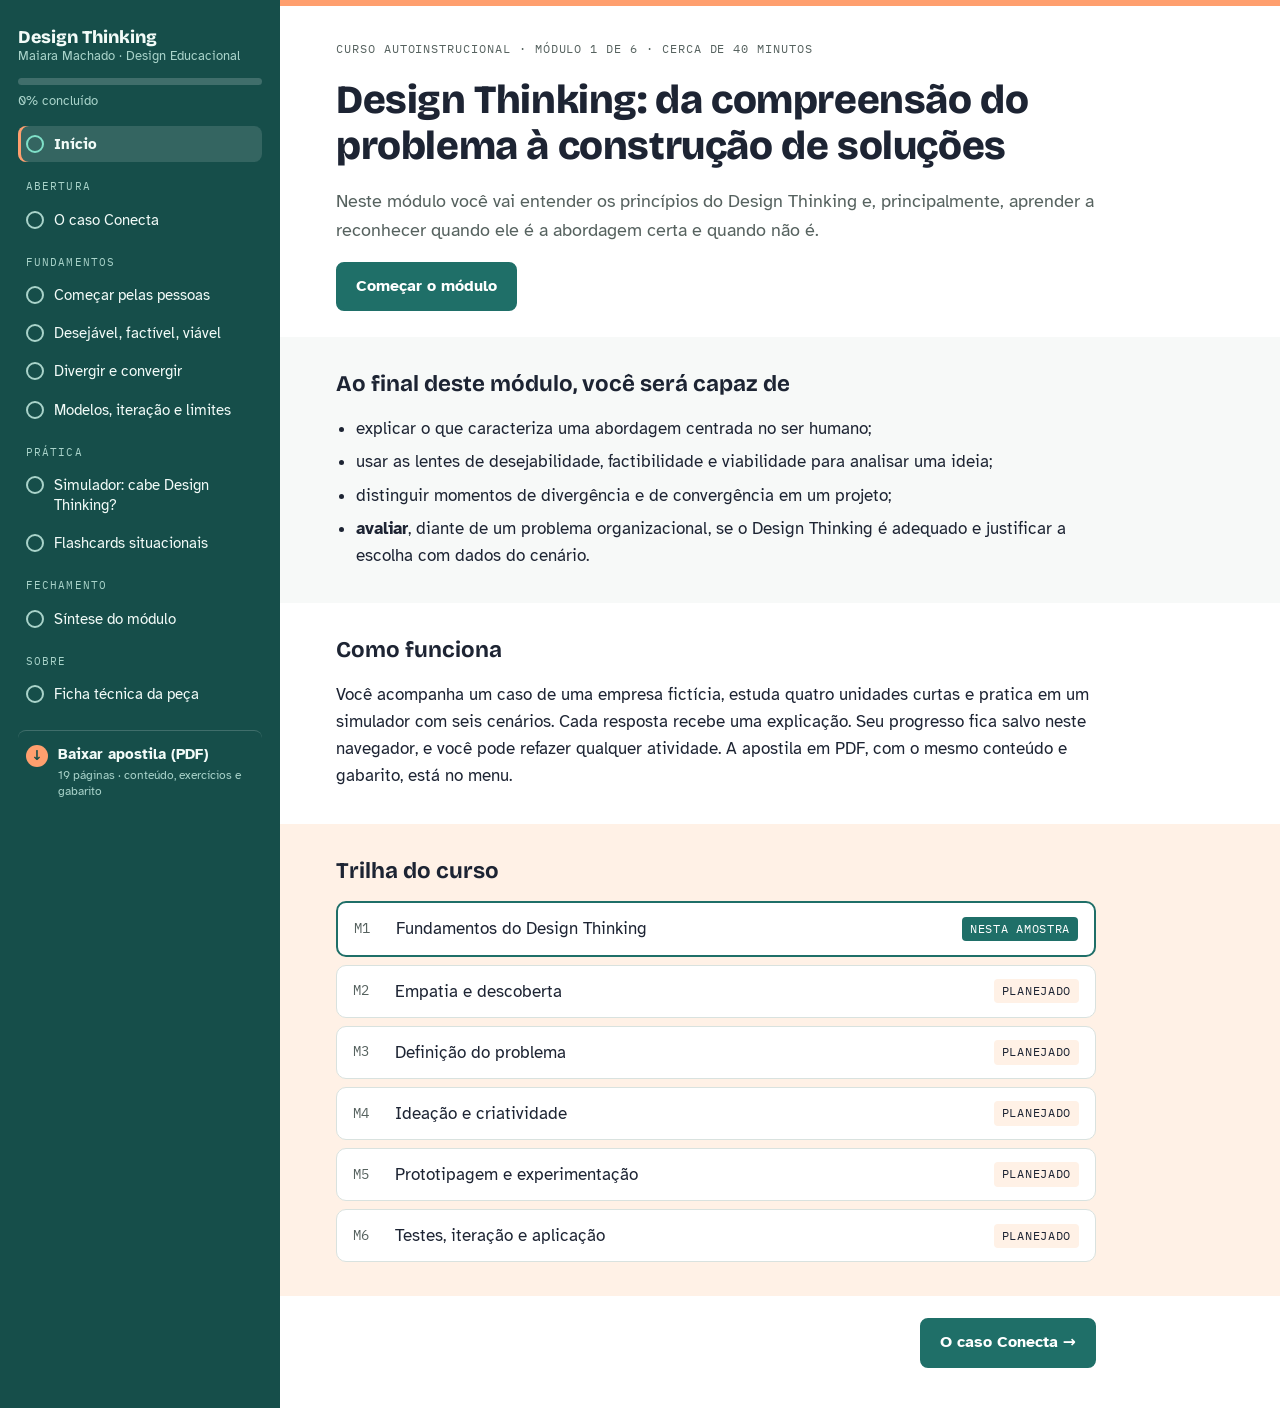
==== commit 70d433ce: "Atualização portfolio" ====
--- a/design-thinking/index.html
+++ b/design-thinking/index.html
@@ -1,878 +1,43 @@
-<!doctype html><html><head><meta charset=utf8><meta name=viewport content="width=device-width,initial-scale=1,viewport-fit=cover"><style>:root{color-scheme:light;box-sizing:border-box;padding-top:env(safe-area-inset-top,0px);padding-bottom:env(safe-area-inset-bottom,0px)}html{scroll-padding-top:env(safe-area-inset-top,0px)}body{margin:0;padding:0;font:14px -apple-system,BlinkMacSystemFont,sans-serif;background:#fff;color:#000}img{max-width:100%}[hidden]:not([hidden=until-found i]){display:none!important}</style></head><body>
+<!doctype html>
+<html lang="pt-BR">
+<head>
+<meta charset="utf-8">
+<meta name="viewport" content="width=device-width, initial-scale=1, viewport-fit=cover">
 <title>Design Thinking · Módulo 1</title>
 <meta name="claude:viewport-fit-sides" content="cover">
 <link rel="preconnect" href="https://fonts.googleapis.com">
 <link rel="preconnect" href="https://fonts.gstatic.com" crossorigin>
 <link rel="stylesheet" href="https://fonts.googleapis.com/css2?family=Atkinson+Hyperlegible:ital,wght@0,400;0,700;1,400&family=Bricolage+Grotesque:opsz,wght@12..96,500;12..96,700;12..96,800&family=IBM+Plex+Mono:wght@500&display=swap">
-<style>
-/* Layout: oficina de quadro branco. Sumário lateral fixo + coluna de leitura de ~68ch; o caso aparece como notas adesivas, o resto fica quieto. */
-:root{
-  --paper:#F2F4F7; --surface:#FFFFFF; --ink:#17213A; --muted:#4F5A71; --line:#D5DCE6;
-  --accent:#2A52C4; --accent-soft:#E6ECFB; --on-accent:#FFFFFF;
-  --note-bg:#FFE37E; --note-ink:#2A2410; --note-bg-2:#FFD0C2; --note-bg-3:#C9EBD9;
-  --ok:#1D714A; --ok-soft:#E3F3EA; --part:#8A5200; --part-soft:#FBF0DC; --bad:#A8261D; --bad-soft:#FBE7E5;
-  --venn-1:rgba(42,82,196,.16); --venn-2:rgba(29,113,74,.16); --venn-3:rgba(168,38,29,.13);
-  --f-display:"Bricolage Grotesque", "Segoe UI", system-ui, sans-serif;
-  --f-body:"Atkinson Hyperlegible", "Segoe UI", system-ui, sans-serif;
-  --f-mono:"IBM Plex Mono", ui-monospace, "SFMono-Regular", Menlo, monospace;
-  --r:10px;
-}
-@media (prefers-color-scheme: dark){ :root:not([data-theme="light"]){
-  --paper:#0F141D; --surface:#171E2B; --ink:#E7EBF3; --muted:#A6B0C4; --line:#2A3446;
-  --accent:#86A2FF; --accent-soft:#1F2A47; --on-accent:#0C1120;
-  --note-bg:#E9CC5E; --note-ink:#211C08; --note-bg-2:#E8AE9C; --note-bg-3:#A3D5BC;
-  --ok:#62C493; --ok-soft:#14291F; --part:#E6AC52; --part-soft:#2E2412; --bad:#F2887E; --bad-soft:#341816;
-  --venn-1:rgba(134,162,255,.20); --venn-2:rgba(98,196,147,.18); --venn-3:rgba(242,136,126,.16);
-  color-scheme:dark }}
-:root[data-theme="dark"]{
-  --paper:#0F141D; --surface:#171E2B; --ink:#E7EBF3; --muted:#A6B0C4; --line:#2A3446;
-  --accent:#86A2FF; --accent-soft:#1F2A47; --on-accent:#0C1120;
-  --note-bg:#E9CC5E; --note-ink:#211C08; --note-bg-2:#E8AE9C; --note-bg-3:#A3D5BC;
-  --ok:#62C493; --ok-soft:#14291F; --part:#E6AC52; --part-soft:#2E2412; --bad:#F2887E; --bad-soft:#341816;
-  --venn-1:rgba(134,162,255,.20); --venn-2:rgba(98,196,147,.18); --venn-3:rgba(242,136,126,.16);
-  color-scheme:dark }
-
-*{box-sizing:border-box}
-body{background:var(--paper);color:var(--ink);font-family:var(--f-body);font-size:17px;line-height:1.6}
-body::before{content:"";position:fixed;inset:0 0 auto;height:env(safe-area-inset-top,0px);z-index:10;background:var(--surface)}
-a{color:var(--accent)}
-:focus-visible{outline:3px solid var(--accent);outline-offset:2px;border-radius:4px}
-h1,h2,h3{font-family:var(--f-display);line-height:1.15;text-wrap:balance;margin:0}
-h1{font-size:clamp(1.85rem,4.2vw,2.6rem);font-weight:800;letter-spacing:-.01em}
-h2{font-size:1.4rem;font-weight:700}
-h3{font-size:1.1rem;font-weight:700}
-p{margin:0}
-.eyebrow{font-family:var(--f-mono);font-size:.74rem;letter-spacing:.08em;text-transform:uppercase;color:var(--muted)}
-.lead{font-size:1.12rem;color:var(--muted)}
-
-/* Topo */
-.top{position:sticky;top:env(safe-area-inset-top,0px);z-index:5;background:var(--surface);border-bottom:1px solid var(--line);
-  padding-left:max(16px,env(safe-area-inset-left,0px));padding-right:max(16px,env(safe-area-inset-right,0px));padding-block:10px}
-.top-in{max-width:1180px;margin:0 auto;display:flex;align-items:center;gap:16px;flex-wrap:wrap}
-.brand{display:flex;flex-direction:column;line-height:1.2;margin-right:auto;min-width:0}
-.brand b{font-family:var(--f-display);font-size:1.02rem}
-.brand span{font-size:.8rem;color:var(--muted)}
-.prog{display:flex;align-items:center;gap:10px;font-size:.85rem;color:var(--muted)}
-.prog-bar{width:150px;height:8px;border-radius:99px;background:var(--line);overflow:hidden}
-.prog-bar i{display:block;height:100%;background:var(--accent);border-radius:99px;transition:width .3s}
-.menu-btn{display:none}
-
-/* Estrutura */
-.shell{max-width:1180px;margin:0 auto;display:grid;grid-template-columns:260px minmax(0,1fr);gap:40px;
-  padding-left:max(16px,env(safe-area-inset-left,0px));padding-right:max(16px,env(safe-area-inset-right,0px));padding-block:28px 64px}
-nav.toc{position:sticky;top:calc(env(safe-area-inset-top,0px) + 76px);align-self:start}
-.toc ol{list-style:none;margin:0;padding:0;display:flex;flex-direction:column;gap:2px}
-.toc .grp{font-family:var(--f-mono);font-size:.7rem;letter-spacing:.08em;text-transform:uppercase;color:var(--muted);padding:14px 10px 4px}
-.toc button{all:unset;box-sizing:border-box;width:100%;display:flex;gap:10px;align-items:flex-start;padding:8px 10px;border-radius:8px;cursor:pointer;font-size:.94rem;line-height:1.35}
-.toc button:hover{background:var(--accent-soft)}
-.toc button:focus-visible{outline:3px solid var(--accent)}
-.dl{display:flex;gap:10px;align-items:flex-start;margin-top:16px;padding:12px 10px;border-top:1px solid var(--line);color:var(--ink);text-decoration:none;border-radius:8px;line-height:1.3}
-.dl:hover{background:var(--accent-soft)}
-.dl b{display:block;font-size:.94rem;color:var(--accent)}
-.dl small{display:block;font-size:.8rem;color:var(--muted);margin-top:2px}
-.dl-ic{flex:none;width:22px;height:22px;border-radius:50%;background:var(--accent);color:var(--on-accent);display:grid;place-items:center;font-weight:700;font-size:.85rem}
-.toc button[aria-current="page"]{background:var(--accent-soft);font-weight:700}
-.st{flex:none;width:18px;height:18px;margin-top:1px;border-radius:50%;border:2px solid var(--line);display:grid;place-items:center;font-size:.68rem;font-weight:700}
-.st.done{background:var(--ok);border-color:var(--ok);color:var(--surface)}
-.st.seen{border-color:var(--accent)}
-main{min-width:0}
-/* Área de conteúdo sempre clara, nos dois temas; o sumário e o topo mantêm as cores do tema */
-main.content{
-  --paper:#F6F8FB; --surface:#F8FAFC; --ink:#17213A; --muted:#55607A; --line:#E2E7EE;
-  --accent:#2A52C4; --accent-soft:#EDF1FC; --on-accent:#FFFFFF;
-  --note-bg:#FFE37E; --note-ink:#2A2410; --note-bg-2:#FFD3C6; --note-bg-3:#CDEEDC;
-  --ok:#1D714A; --ok-soft:#EAF6EF; --part:#8A5200; --part-soft:#FDF4E4; --bad:#A8261D; --bad-soft:#FCEDEB;
-  --venn-1:rgba(42,82,196,.12); --venn-2:rgba(29,113,74,.12); --venn-3:rgba(168,38,29,.10);
-  color-scheme:light; background:#FFFFFF; color:var(--ink);
-  border:1px solid var(--line); border-radius:16px; padding:32px clamp(18px,4vw,44px) 36px;
-}
-.screen{max-width:720px;display:flex;flex-direction:column;gap:22px}
-.screen > h1{outline:none}
-
-/* Componentes */
-.box{background:var(--surface);border:1px solid var(--line);border-radius:var(--r);padding:20px 22px;display:flex;flex-direction:column;gap:12px}
-.example{border-left:4px solid var(--note-bg);background:var(--surface);padding:14px 18px;border-radius:0 var(--r) var(--r) 0;display:flex;flex-direction:column;gap:6px}
-.example .eyebrow{color:var(--ink)}
-.grid3{display:grid;grid-template-columns:repeat(3,minmax(0,1fr));gap:14px}
-.grid2{display:grid;grid-template-columns:repeat(2,minmax(0,1fr));gap:14px}
-.mini{background:var(--surface);border:1px solid var(--line);border-radius:var(--r);padding:16px;display:flex;flex-direction:column;gap:6px;min-width:0}
-.mini h3{font-size:1rem}
-.mini p{font-size:.95rem;color:var(--muted)}
-ul.plain{margin:0;padding-left:1.2em;display:flex;flex-direction:column;gap:6px}
-.table-wrap{overflow-x:auto;border:1px solid var(--line);border-radius:var(--r);background:var(--surface)}
-table{border-collapse:collapse;width:100%;min-width:520px;font-size:.95rem}
-th,td{text-align:left;padding:10px 14px;border-bottom:1px solid var(--line);vertical-align:top}
-th{font-family:var(--f-display);font-weight:700;background:var(--paper)}
-tr:last-child td{border-bottom:0}
-.mono{font-family:var(--f-mono);font-size:.85em}
-
-/* Notas adesivas do caso */
-.notes{display:grid;grid-template-columns:repeat(auto-fit,minmax(180px,1fr));gap:16px;padding:6px 0}
-.note{background:var(--note-bg);color:var(--note-ink);padding:16px 16px 18px;border-radius:3px;box-shadow:0 1px 0 rgba(0,0,0,.08),0 8px 18px -10px rgba(0,0,0,.35);transform:rotate(-1.2deg);display:flex;flex-direction:column;gap:4px}
-.note:nth-child(2){background:var(--note-bg-2);transform:rotate(1deg)}
-.note:nth-child(3){background:var(--note-bg-3);transform:rotate(-.4deg)}
-.note:nth-child(4){transform:rotate(1.4deg)}
-.note b{font-family:var(--f-display);font-size:1.9rem;line-height:1}
-.note span{font-size:.92rem}
-.quote{font-family:var(--f-display);font-size:1.25rem;font-weight:500;border-left:4px solid var(--ink);padding-left:16px}
-
-/* Botões */
-.btn{font:inherit;font-weight:700;font-size:.98rem;border-radius:8px;padding:10px 18px;cursor:pointer;border:2px solid var(--accent);background:var(--accent);color:var(--on-accent)}
-.btn:hover{filter:brightness(1.08)}
-.btn.ghost{background:transparent;color:var(--accent)}
-.btn.quiet{background:transparent;border-color:var(--line);color:var(--ink)}
-.btn.danger{background:var(--bad);border-color:var(--bad);color:var(--surface)}
-.btn[disabled]{opacity:.45;cursor:not-allowed}
-.row{display:flex;gap:10px;flex-wrap:wrap;align-items:center}
-.pager{display:flex;justify-content:space-between;gap:10px;flex-wrap:wrap;border-top:1px solid var(--line);padding-top:20px;margin-top:6px}
-
-/* Formulários de atividade */
-fieldset{border:0;margin:0;padding:0;display:flex;flex-direction:column;gap:8px;min-width:0}
-legend{font-weight:700;margin-bottom:6px;padding:0}
-.opt{display:flex;gap:12px;align-items:flex-start;padding:12px 14px;border:1px solid var(--line);border-radius:8px;background:#FFFFFF;cursor:pointer}
-.opt:hover{border-color:var(--accent)}
-.opt input{margin-top:5px;accent-color:var(--accent);width:18px;height:18px;flex:none}
-.opt:has(input:checked){border-color:var(--accent);box-shadow:inset 0 0 0 1px var(--accent);background:var(--accent-soft)}
-.opt:has(input:disabled){cursor:default}
-.cls-item{border:1px solid var(--line);border-radius:8px;padding:14px;background:var(--surface);display:flex;flex-direction:column;gap:10px}
-.cls-item > p{font-weight:700}
-.chips{display:flex;gap:8px;flex-wrap:wrap}
-.chip{position:relative}
-.chip input{position:absolute;opacity:0;width:1px;height:1px}
-.chip span{display:inline-block;padding:6px 14px;border:2px solid var(--line);border-radius:99px;cursor:pointer;font-size:.92rem}
-.chip input:checked + span{border-color:var(--accent);background:var(--accent);color:var(--on-accent);font-weight:700}
-.chip input:focus-visible + span{outline:3px solid var(--accent);outline-offset:2px}
-.chip input:disabled + span{cursor:default}
-.err{color:var(--bad);font-weight:700;font-size:.95rem}
-.cta{background:var(--accent-soft);border:1px solid var(--accent);border-radius:8px;padding:12px 16px;display:flex;flex-direction:column;gap:4px;font-size:.96rem}
-.cta-h{font-weight:700;color:var(--accent);display:flex;gap:6px;align-items:center}
-.cta ol{margin:0;padding-left:1.3em;display:flex;flex-direction:column;gap:2px}
-.legend{display:flex;gap:14px;flex-wrap:wrap;font-size:.86rem;color:var(--muted)}
-.legend i{display:inline-block;width:12px;height:12px;border-radius:3px;border:2px solid;margin-right:5px;vertical-align:-1px}
-
-/* Feedback */
-.fb{border-radius:8px;padding:14px 16px;display:flex;flex-direction:column;gap:6px;border:1px solid}
-.fb:focus{outline:3px solid var(--accent);outline-offset:2px}
-.fb .v{font-weight:700;display:flex;gap:8px;align-items:center}
-.fb.ok{background:var(--ok-soft);border-color:var(--ok)} .fb.ok .v{color:var(--ok)}
-.fb.part{background:var(--part-soft);border-color:var(--part)} .fb.part .v{color:var(--part)}
-.fb.bad{background:var(--bad-soft);border-color:var(--bad)} .fb.bad .v{color:var(--bad)}
-.fb.info{background:var(--accent-soft);border-color:var(--accent)} .fb.info .v{color:var(--accent)}
-.sym{font-family:var(--f-mono);font-size:1rem}
-
-/* Simulador */
-.scen-tabs{display:flex;gap:8px;flex-wrap:wrap}
-.scen-tabs button{font:inherit;font-size:.88rem;font-weight:700;min-width:44px;height:44px;border-radius:8px;border:2px solid var(--line);background:var(--surface);color:var(--ink);cursor:pointer;padding:0 10px}
-.scen-tabs button[aria-current="true"]{border-color:var(--accent);color:var(--accent)}
-.scen-tabs button.s-ok{background:var(--ok-soft);border-color:var(--ok)}
-.scen-tabs button.s-part{background:var(--part-soft);border-color:var(--part)}
-.scen-tabs button.s-bad{background:var(--bad-soft);border-color:var(--bad)}
-.scen{background:var(--surface);border:1px solid var(--line);border-radius:var(--r);padding:22px;display:flex;flex-direction:column;gap:18px}
-.tag{display:inline-block;font-family:var(--f-mono);font-size:.72rem;letter-spacing:.06em;text-transform:uppercase;padding:3px 8px;border-radius:4px;background:var(--paper);border:1px solid var(--line);color:var(--muted)}
-.score{font-family:var(--f-mono);font-variant-numeric:tabular-nums}
-
-/* Flashcards */
-.card{min-height:250px;background:var(--surface);border:1px solid var(--line);border-radius:14px;padding:26px;display:flex;flex-direction:column;gap:14px;box-shadow:0 10px 24px -18px rgba(0,0,0,.4)}
-.card.back{background:var(--accent-soft);border-color:var(--accent)}
-.card .q{font-family:var(--f-display);font-size:1.3rem;font-weight:500;line-height:1.35}
-.rate{display:flex;gap:8px;flex-wrap:wrap}
-
-/* Síntese */
-.status-list{display:flex;flex-direction:column;gap:10px}
-.status{display:flex;gap:14px;align-items:flex-start;background:var(--surface);border:1px solid var(--line);border-radius:var(--r);padding:14px 16px}
-.status .st{width:26px;height:26px;font-size:.85rem}
-.status p{font-size:.95rem;color:var(--muted)}
-.metrics{display:grid;grid-template-columns:repeat(3,minmax(0,1fr));gap:12px}
-.metric{background:var(--surface);border:1px solid var(--line);border-radius:var(--r);padding:14px 16px}
-.metric b{display:block;font-family:var(--f-display);font-size:1.7rem;font-variant-numeric:tabular-nums}
-.metric span{font-size:.88rem;color:var(--muted)}
-textarea{width:100%;min-height:160px;font-family:var(--f-mono);font-size:.8rem;border:1px solid var(--line);border-radius:8px;padding:10px;background:var(--paper);color:var(--ink)}
-
-/* Início */
-.hero{display:flex;flex-direction:column;gap:14px;padding:6px 0 4px}
-.mods{display:flex;flex-direction:column;gap:8px}
-.mod{display:flex;gap:14px;align-items:center;background:var(--surface);border:1px solid var(--line);border-radius:var(--r);padding:12px 16px}
-.mod .n{font-family:var(--f-mono);font-size:.85rem;color:var(--muted);flex:none;width:28px}
-.mod .t{flex:1;min-width:0}
-.mod.on{border:2px solid var(--accent)}
-.mod.off{opacity:.75}
-.mod .tag{flex:none}
-svg text{font-family:var(--f-body)}
-.diagram{background:var(--surface);border:1px solid var(--line);border-radius:var(--r);padding:12px;overflow-x:auto}
-.diagram svg{display:block;width:100%;height:auto;min-width:300px}
-.confirm{border:2px solid var(--bad);border-radius:var(--r);padding:16px;background:var(--bad-soft);display:flex;flex-direction:column;gap:10px}
-.sr{position:absolute;width:1px;height:1px;overflow:hidden;clip:rect(0 0 0 0);white-space:nowrap}
-.warn-store{font-size:.9rem;color:var(--part);background:var(--part-soft);border:1px solid var(--part);border-radius:8px;padding:10px 14px}
-
-@media (max-width:900px){
-  .shell{grid-template-columns:minmax(0,1fr);gap:20px;padding-block:18px 56px}
-  nav.toc{position:static;display:none;background:var(--surface);border:1px solid var(--line);border-radius:var(--r);padding:8px}
-  nav.toc.open{display:block}
-  .menu-btn{display:inline-flex}
-  .prog-bar{width:90px}
-}
-@media (max-width:620px){
-  .grid3,.grid2,.metrics{grid-template-columns:minmax(0,1fr)}
-  body{font-size:16px}
-  .scen,.card{padding:18px}
-}
-@media (prefers-reduced-motion:reduce){ *{transition:none!important;animation:none!important} .note{transform:none!important} }
-</style>
-
-<header class="top">
-  <div class="top-in">
-    <div class="brand"><b>Design Thinking</b><span>Maiara Machado · Design Educacional</span></div>
-    <div class="prog" aria-live="polite"><span id="progLabel">0% concluído</span><div class="prog-bar" aria-hidden="true"><i id="progFill" style="width:0%"></i></div></div>
-    <button class="btn quiet menu-btn" id="menuBtn" aria-expanded="false" aria-controls="toc">Sumário</button>
-  </div>
-</header>
-
-<div class="shell">
-  <nav class="toc" id="toc" aria-label="Sumário do módulo"></nav>
-  <main id="main" class="content"></main>
+<link rel="stylesheet" href="css/styles.css">
+</head>
+<body>
+<div class="app">
+  <aside class="side" aria-label="Navegação do módulo">
+    <div class="side-head">
+      <div class="brand">
+        <b>Design Thinking</b>
+        <span>Maiara Machado · Design Educacional</span>
+      </div>
+      <button type="button" class="menu-btn" id="menuBtn" aria-expanded="false" aria-controls="toc">Sumário</button>
+    </div>
+    <div class="prog">
+      <div class="prog-bar" aria-hidden="true"><i id="progFill"></i></div>
+      <span id="progLabel" aria-live="polite">0% concluído</span>
+    </div>
+    <nav class="toc" id="toc" aria-label="Sumário do módulo"></nav>
+  </aside>
+  <main id="main" class="main"></main>
 </div>
 <div class="sr" aria-live="polite" id="live"></div>
 
-<script>
-(function(){
-"use strict";
-
-/* ===================== DADOS ===================== */
-var SCREENS = [
-  {id:"inicio", title:"Início", grp:null},
-  {id:"caso", title:"O caso Conecta", grp:"Abertura"},
-  {id:"u1", title:"Começar pelas pessoas", grp:"Fundamentos"},
-  {id:"u2", title:"Desejável, factível, viável", grp:"Fundamentos"},
-  {id:"u3", title:"Divergir e convergir", grp:"Fundamentos"},
-  {id:"u4", title:"Modelos, iteração e limites", grp:"Fundamentos"},
-  {id:"sim", title:"Simulador: cabe Design Thinking?", grp:"Prática"},
-  {id:"cards", title:"Flashcards situacionais", grp:"Prática"},
-  {id:"fim", title:"Síntese do módulo", grp:"Fechamento"},
-  {id:"ficha", title:"Ficha técnica da peça", grp:"Sobre"}
-];
-var CONTENT_SCREENS = ["caso","u1","u2","u3","u4","sim","cards"];
-
-var OPENING = [
-  {id:"a", text:"Aprovar a trilha de treinamento. É rápida de lançar e tem baixo risco.",
-   back:"Você começou pela solução que a liderança propôs. É uma reação comum, e às vezes acerta. Mas, sem evidências, o treinamento pode atacar um sintoma. No Módulo 2 você vai ver o que aparece quando a hipótese é testada antes."},
-  {id:"b", text:"Ouvir e observar colaboradores de perfis diferentes usando a plataforma.",
-   back:"Você começou pela investigação. É o que o Design Thinking propõe quando o problema ainda não está claro. No Módulo 2 você vai conduzir essas entrevistas e descobrir se o treinamento resolve, para quem e em que parte."},
-  {id:"c", text:"Pedir ao fornecedor novas funcionalidades para deixar a plataforma mais completa.",
-   back:"Você começou por novas funcionalidades. Sem saber o que trava os usuários, mais funções podem aumentar a complexidade. O Módulo 2 ajuda a descobrir o que de fato falta."}
-];
-
-var CHECKS = {
-  u1:{type:"single", title:"Verifique sua compreensão",
-    prompt:"Qual destas formulações coloca as pessoas no centro do problema da Conecta?",
-    options:[
-      {id:"a", text:"Precisamos elevar o uso da Conecta para 90% até dezembro.", ok:false,
-       fb:"Isso é uma meta da organização. Ela é legítima e ajuda a medir o resultado, mas não diz nada sobre quem usa a plataforma nem sobre o que essas pessoas enfrentam."},
-      {id:"b", text:"Como ajudar técnicos de campo a registrar despesas no momento em que elas acontecem, mesmo com sinal fraco?", ok:true,
-       fb:"A formulação nomeia um grupo de pessoas, uma situação real e uma dificuldade concreta. E não impõe uma solução: deixa espaço para várias respostas."},
-      {id:"c", text:"Precisamos de um treinamento obrigatório para todos os colaboradores.", ok:false,
-       fb:"Isso já é uma solução. Formular o problema como solução fecha a investigação antes de ela começar."}
-    ],
-    tip:"Releia os três princípios acima, em especial “Começar pelas pessoas”."},
-  u2:{type:"classify", title:"Classifique as informações", cats:[["D","Desejabilidade"],["F","Factibilidade"],["V","Viabilidade"]],
-    prompt:"Três informações chegaram sobre uma ideia para a Conecta: permitir enviar comprovantes pelo celular e continuar depois. Que lente cada uma alimenta?",
-    items:[
-      {id:"i1", text:"Técnicos de campo dizem que perdem o formulário quando o sinal cai e desistem de enviar.", ans:"D",
-       fb:"Desejabilidade: fala da necessidade e do comportamento das pessoas. Mostra que a ideia responde a uma dor real."},
-      {id:"i2", text:"A versão atual da plataforma não permite salvar rascunhos sem conexão.", ans:"F",
-       fb:"Factibilidade: fala do que a tecnologia e as capacidades atuais permitem fazer. Não quer dizer que seja impossível, só que exige desenvolvimento."},
-      {id:"i3", text:"O desenvolvimento custaria R$ 180 mil, e a área não tem esse orçamento este ano.", ans:"V",
-       fb:"Viabilidade: fala da sustentação para o negócio, como custo, orçamento e retorno."}
-    ],
-    tip:"Pergunte-se: a informação fala das pessoas, da tecnologia ou do negócio?"},
-  u3:{type:"classify", title:"Divergir ou convergir?", cats:[["DIV","Divergir"],["CON","Convergir"]],
-    prompt:"Em cada momento do projeto Conecta, a equipe deveria abrir possibilidades ou fazer escolhas?",
-    items:[
-      {id:"i1", text:"Antes das entrevistas, a equipe lista todas as perguntas que poderia fazer aos usuários.", ans:"DIV",
-       fb:"Divergir: o objetivo é ampliar o repertório. A seleção das melhores perguntas vem depois."},
-      {id:"i2", text:"A equipe tem 40 ideias e uma semana para testar apenas duas.", ans:"CON",
-       fb:"Convergir: é hora de escolher com critérios explícitos, como impacto na necessidade dos usuários e esforço de teste."},
-      {id:"i3", text:"Depois de 12 entrevistas, a equipe agrupa as anotações e escolhe o problema prioritário.", ans:"CON",
-       fb:"Convergir: o primeiro diamante se fecha aqui, quando a pesquisa ampla vira uma definição de problema."}
-    ],
-    tip:"Divergir abre e adia o julgamento. Convergir fecha e decide com critérios."},
-  u4:{type:"single", title:"Verifique sua compreensão",
-    prompt:"Ao testar um protótipo, a equipe descobre que o problema que definiu estava errado. O que isso significa?",
-    options:[
-      {id:"a", text:"O processo falhou. É melhor descartar tudo e recomeçar do zero.", ok:false,
-       fb:"Nada foi perdido: o teste produziu exatamente o tipo de aprendizado que justifica testar cedo. O que se descobriu deve ser aproveitado, não descartado."},
-      {id:"b", text:"É um resultado esperado: a equipe volta à definição levando o que aprendeu.", ok:true,
-       fb:"O processo é iterativo. Descobrir cedo que o problema estava mal definido custa muito menos do que descobrir depois da implementação."},
-      {id:"c", text:"A equipe deve seguir para a implementação, porque o cronograma já foi aprovado.", ok:false,
-       fb:"Seguir com um problema que se sabe errado transforma o cronograma em mais importante que o resultado. O custo aparece depois, com uma solução que não resolve."}
-    ],
-    tip:"Reveja o trecho sobre iteração: as etapas são modos de trabalho, não uma fila."}
-};
-
-var APPROACHES = [
-  ["dt","Design Thinking"],
-  ["masp","Análise de causa raiz (MASP, PDCA)"],
-  ["proj","Gestão de projeto convencional"],
-  ["comb","Combinação: causa raiz + Design Thinking"]
-];
-
-var SCENARIOS = [
-  {id:"s1", tag:"Indústria", title:"A linha 3 de envase",
-   text:"Desde a troca do fornecedor de filme plástico, há seis semanas, a linha 3 de envase perdeu 12% de produtividade. O sistema registra cada parada, com duração e motivo. As outras linhas, que seguem com o fornecedor antigo, estão estáveis.",
-   correct:"masp",
-   afb:{
-     dt:"O problema já está bem definido e é mensurável, e a causa provável pode ser rastreada nos registros de parada. Começar por pesquisa com usuários atrasaria uma resposta que os dados podem dar.",
-     masp:"Há um efeito mensurável, um momento claro de início e dados para testar hipóteses de causa. É o terreno típico da análise de causa raiz.",
-     proj:"Ainda não se sabe qual é a solução, então não há escopo a executar. Antes é preciso confirmar a causa.",
-     comb:"Nada no cenário indica que a experiência das pessoas seja parte central do problema. Combinar abordagens aqui aumentaria o custo sem ganho claro."},
-   ev:[
-     {id:"e1", ok:true, text:"A queda começou com a troca de fornecedor e só afeta a linha que usa o novo filme.",
-      fb:"É o dado que mais sustenta a decisão: há uma mudança identificável, um efeito localizado e registros para testar a hipótese."},
-     {id:"e2", ok:false, text:"Operadores comentam que o turno da noite anda mais cansado.",
-      fb:"É um relato que merece atenção, mas é isolado. Sozinho, não explica por que só a linha 3 piorou."},
-     {id:"e3", ok:false, text:"A diretoria quer trazer mais inovação para a operação.",
-      fb:"A vontade de inovar não define a ferramenta. Quem define é a natureza do problema."}]},
-  {id:"s2", tag:"Serviços", title:"A plataforma Conecta",
-   text:"A Conecta tem login frequente, mas só 38% das solicitações iniciadas são concluídas. A liderança acredita que falta treinamento. Ninguém conversou ainda com os usuários sobre como usam a plataforma no dia a dia, e os perfis vão de técnicos de campo a analistas de escritório.",
-   correct:"dt",
-   afb:{
-     dt:"O comportamento dos usuários é pouco conhecido e a causa do abandono não está clara. Antes de escolher uma solução, é preciso entender o que acontece na prática, perfil por perfil.",
-     masp:"A análise de causa raiz pode ajudar mais adiante, mas ainda falta matéria-prima: não se sabe como os diferentes perfis usam a plataforma. Sem essa compreensão, o grupo tende a confirmar a hipótese do treinamento.",
-     proj:"Tratar o caso como projeto convencional significaria aprovar o treinamento sem evidência de que ele resolve o problema.",
-     comb:"Pode fazer sentido mais tarde. Agora, o que falta é compreender os usuários. Ainda não há uma causa mensurável identificada para analisar em paralelo."},
-   ev:[
-     {id:"e1", ok:true, text:"Ninguém sabe por que as pessoas abandonam as solicitações, e os perfis de uso são muito diferentes.",
-      fb:"É o dado decisivo: o problema está mal definido e depende de entender pessoas em contextos distintos."},
-     {id:"e2", ok:false, text:"A taxa de conclusão é de 38%.",
-      fb:"O número mostra o tamanho do problema, não o porquê. Um indicador sozinho não indica a abordagem."},
-     {id:"e3", ok:false, text:"A liderança já tem uma hipótese: falta de treinamento.",
-      fb:"Uma hipótese sem evidência é o que precisa ser investigado. Ela reforça a necessidade de pesquisa, mas o dado mais forte é o desconhecimento sobre os usuários."}]},
-  {id:"s3", tag:"TI", title:"A migração do e-mail",
-   text:"Por exigência contratual, a empresa precisa migrar todas as caixas de e-mail para um novo provedor até 30 de março. O provedor, a ferramenta de migração e a lista de 1.200 caixas já estão definidos.",
-   correct:"proj",
-   afb:{
-     dt:"Não há problema mal definido nem solução a descobrir: a decisão já foi tomada. Usar Design Thinking aqui seria criar oficinas sem nada a investigar.",
-     masp:"Não existe um problema com causa a investigar. Existe uma entrega a planejar e executar.",
-     proj:"Escopo, solução e prazo estão definidos. Cronograma, gestão de riscos e comunicação da mudança resolvem melhor.",
-     comb:"Nenhuma das duas abordagens é necessária: o trabalho é de execução planejada."},
-   ev:[
-     {id:"e1", ok:true, text:"Solução, escopo e prazo já estão definidos. O desafio é executar sem falhas.",
-      fb:"É o dado que define a natureza do trabalho: baixa incerteza sobre o quê, alta exigência sobre o como e o quando."},
-     {id:"e2", ok:false, text:"Alguns usuários podem estranhar a nova interface.",
-      fb:"É um risco real, que pede boa comunicação. Mas não muda a natureza do trabalho, que é executar uma solução já decidida."},
-     {id:"e3", ok:false, text:"Há 1.200 caixas para migrar.",
-      fb:"O volume afeta o planejamento, não a escolha da abordagem."}]},
-  {id:"s4", tag:"Varejo", title:"A central de atendimento",
-   text:"Depois de uma reestruturação, o tempo médio de espera na central de atendimento dobrou. Ao mesmo tempo, os comentários abertos da pesquisa de satisfação dizem que os atendentes não entendem o problema do cliente, uma queixa que já aparecia antes da reestruturação.",
-   correct:"comb",
-   afb:{
-     dt:"Design Thinking ajuda a entender por que os clientes não se sentem compreendidos. Mas o aumento da espera tem um marco claro e dados para análise, e ficaria sem tratamento rigoroso.",
-     masp:"A análise de causa raiz resolve bem o tempo de espera. A queixa sobre não ser compreendido, porém, é anterior e envolve a experiência do cliente. Ela ficaria sem resposta.",
-     proj:"Ainda não há solução definida para nenhum dos dois problemas.",
-     comb:"Tratar a espera com análise de causa raiz e a experiência de atendimento com Design Thinking respeita a natureza diferente de cada parte."},
-   ev:[
-     {id:"e1", ok:true, text:"Há dois fenômenos: um recente e mensurável (a espera) e outro antigo, ligado à experiência (não ser compreendido).",
-      fb:"É o dado que justifica combinar: cada parte do problema pede uma abordagem diferente."},
-     {id:"e2", ok:false, text:"O tempo de espera dobrou.",
-      fb:"Sustenta só metade da decisão. Justifica a análise de causa raiz, mas não explica a queixa antiga."},
-     {id:"e3", ok:false, text:"A reestruturação reduziu o quadro de atendentes em 15%.",
-      fb:"É uma causa candidata para o tempo de espera, mas não explica uma queixa que já existia antes."}]},
-  {id:"s5", tag:"Recursos humanos", title:"O novo benefício",
-   text:"O RH quer criar um benefício para reduzir a saída de profissionais com até três anos de casa, grupo com rotatividade de 28% ao ano. Não há pesquisa sobre o que esses profissionais valorizam. O comitê está dividido entre auxílio-academia e mais dias de trabalho remoto.",
-   correct:"dt",
-   afb:{
-     dt:"As necessidades do grupo são desconhecidas e o comitê está escolhendo entre soluções sem evidência. É o cenário típico para começar pelas pessoas.",
-     masp:"Dados de desligamento ajudam, mas o objetivo é criar algo novo que as pessoas valorizem. Isso exige entender necessidades e testar alternativas, não só achar uma causa.",
-     proj:"Implementar uma das duas opções como projeto seria decidir por opinião.",
-     comb:"Faria sentido se houvesse uma causa mensurável para isolar em paralelo. O cenário descreve, sobretudo, falta de conhecimento sobre as pessoas."},
-   ev:[
-     {id:"e1", ok:true, text:"Não se sabe o que esse grupo valoriza, e as opções em debate vêm da opinião do comitê.",
-      fb:"É o dado que decide: a necessidade é desconhecida, e as soluções na mesa ainda não foram testadas com ninguém."},
-     {id:"e2", ok:false, text:"A rotatividade do grupo é de 28% ao ano.",
-      fb:"Mostra a relevância do problema, não o caminho para resolvê-lo."},
-     {id:"e3", ok:false, text:"O comitê já reduziu a decisão a duas opções.",
-      fb:"É um sinal de alerta, não de prontidão: a escolha está sendo feita entre soluções antes de entender a necessidade."}]},
-  {id:"s6", tag:"Financeiro", title:"O erro na folha",
-   text:"Desde a atualização do sistema de folha de pagamento, no mês passado, 4% dos holerites saem com o desconto de INSS calculado errado. Todos os casos com erro são de colaboradores com dois vínculos.",
-   correct:"masp",
-   afb:{
-     dt:"O problema é técnico, mensurável e tem padrão claro. Entender a experiência dos colaboradores não ajuda a corrigir o cálculo.",
-     masp:"Há um marco (a atualização), um padrão (dois vínculos) e dados para confirmar a causa.",
-     proj:"Ainda não se sabe exatamente o que corrigir. É preciso confirmar a causa antes de planejar a correção.",
-     comb:"A experiência das pessoas não é a origem do problema. Uma comunicação cuidadosa aos afetados é importante, mas não exige um processo de Design Thinking."},
-   ev:[
-     {id:"e1", ok:true, text:"Os erros começaram após a atualização e se concentram em um perfil específico de colaborador.",
-      fb:"É o dado que direciona a análise: quando começou e quem é afetado."},
-     {id:"e2", ok:false, text:"Os colaboradores afetados estão insatisfeitos.",
-      fb:"A insatisfação é consequência. Não ajuda a localizar a causa."},
-     {id:"e3", ok:false, text:"4% dos holerites têm erro.",
-      fb:"Mede o problema, mas o dado que orienta a análise é o padrão: quem é afetado e desde quando."}]}
-];
-
-var CARDS = [
-  {id:"c1", q:"Na reunião, um diretor diz: “Já sei o que o usuário quer. Vamos direto para a solução.” Qual é o risco?",
-   a:"Transformar uma suposição em requisito. Sem descoberta, a equipe pode construir com eficiência a solução para o problema errado. Uma conversa curta com usuários costuma ser o jeito mais barato de testar a certeza do diretor."},
-  {id:"c2", q:"Em uma oficina de ideias, um participante critica cada proposta assim que ela surge. O que está acontecendo?",
-   a:"A equipe está tentando divergir e convergir ao mesmo tempo. O julgamento precoce reduz a quantidade e a ousadia das ideias. Separe os momentos: primeiro gerar sem avaliar, depois escolher com critérios combinados."},
-  {id:"c3", q:"A solução é desejada pelos usuários e tecnicamente possível, mas custa mais do que gera de valor. Qual lente falhou?",
-   a:"Viabilidade. Desejabilidade e factibilidade não bastam: a solução precisa se sustentar para o negócio. Às vezes a saída é uma versão menor, que preserva o que os usuários mais valorizam."},
-  {id:"c4", q:"A equipe passou três meses construindo a versão completa antes de mostrá-la a qualquer usuário. O que faltou?",
-   a:"Prototipar e testar cedo. Um protótipo simples (um esboço, um roteiro, uma simulação) teria revelado em dias o que só apareceu depois de meses de investimento."},
-  {id:"c5", q:"Um problema de produção tem causa conhecida e dados históricos completos. Design Thinking é a melhor primeira ferramenta?",
-   a:"Provavelmente não. Com problema bem definido e dados para rastrear a causa, a análise de causa raiz tende a ser mais rápida e rigorosa. Design Thinking rende mais quando o problema ou as necessidades das pessoas ainda não estão claros."},
-  {id:"c6", q:"A equipe fez a pesquisa de descoberta entrevistando apenas os gestores das áreas. Qual é o problema?",
-   a:"Os gestores falam do que acham que acontece, não do que os usuários vivem. A pesquisa precisa incluir quem usa a solução no dia a dia, e em perfis diferentes. Do contrário, o retrato sai enviesado."}
-];
-
-/* ===================== ESTADO ===================== */
-var KEY = "mm-dt-m1-v1";
-var storageOk = true;
-function blank(){ return {v:1, current:"inicio", visited:{}, opening:null, checks:{}, sim:{}, simTries:{}, simIndex:0, cards:{}, cardIndex:0, cardFilter:false}; }
-function load(){
-  try{ var raw = localStorage.getItem(KEY); if(raw){ var o = JSON.parse(raw); if(o && o.v===1) return Object.assign(blank(), o); } }
-  catch(e){ storageOk = false; }
-  return blank();
-}
-function save(){ try{ localStorage.setItem(KEY, JSON.stringify(S)); storageOk = true; } catch(e){ storageOk = false; } }
-var S = load();
-var ui = {revealed:{}, flipped:false, confirmReset:false, errors:{}};
-
-/* ===================== CÁLCULOS ===================== */
-function totals(){
-  var checksDone = Object.keys(CHECKS).filter(function(k){ return S.checks[k]; }).length;
-  var simDone = SCENARIOS.filter(function(s){ return S.sim[s.id]; }).length;
-  var cardsDone = CARDS.filter(function(c){ return S.cards[c.id]; }).length;
-  var simPts = 0;
-  SCENARIOS.forEach(function(s){ var r = S.sim[s.id]; if(r){ if(r.a===s.correct) simPts++; if(evOk(s,r.e)) simPts++; } });
-  var done = (S.opening?1:0) + checksDone + simDone + cardsDone;
-  var total = 1 + Object.keys(CHECKS).length + SCENARIOS.length + CARDS.length;
-  return {done:done, total:total, pct:Math.round(done/total*100), checksDone:checksDone, simDone:simDone, cardsDone:cardsDone, simPts:simPts};
-}
-function evOk(s, eid){ var e = s.ev.filter(function(x){return x.id===eid;})[0]; return !!(e && e.ok); }
-function screenDone(id){
-  if(id==="caso") return !!S.opening;
-  if(CHECKS[id]) return !!S.checks[id];
-  if(id==="sim") return SCENARIOS.every(function(s){ return S.sim[s.id]; });
-  if(id==="cards") return CARDS.every(function(c){ return S.cards[c.id]; });
-  if(id==="fim") return totals().done===totals().total;
-  return false;
-}
-
-/* ===================== UTIL ===================== */
-function esc(t){ return String(t).replace(/[&<>"]/g,function(c){return {"&":"&amp;","<":"&lt;",">":"&gt;","\"":"&quot;"}[c];}); }
-function fbBox(kind, verdict, body, focusId){
-  var sym = {ok:"✓", part:"◐", bad:"✕", info:"→"}[kind];
-  return '<div class="fb '+kind+'"'+(focusId?' id="'+focusId+'" tabindex="-1"':'')+'><p class="v"><span class="sym" aria-hidden="true">'+sym+'</span>'+verdict+'</p>'+body+'</div>';
-}
-function announce(t){ var l = document.getElementById("live"); l.textContent = ""; setTimeout(function(){ l.textContent = t; }, 40); }
-function idx(id){ for(var i=0;i<SCREENS.length;i++) if(SCREENS[i].id===id) return i; return 0; }
-function pager(){
-  var i = idx(S.current), prev = SCREENS[i-1], next = SCREENS[i+1];
-  return '<div class="pager">'+
-    (prev?'<button class="btn quiet" data-go="'+prev.id+'">← '+esc(prev.title)+'</button>':'<span></span>')+
-    (next?'<button class="btn" data-go="'+next.id+'">'+esc(next.title)+' →</button>':'')+'</div>';
-}
-function cta(steps){
-  var body = steps.length===1 ? '<p>'+steps[0]+'</p>' : '<ol>'+steps.map(function(s){ return '<li>'+s+'</li>'; }).join("")+'</ol>';
-  return '<div class="cta"><p class="cta-h"><span aria-hidden="true">▸</span> O que fazer</p>'+body+'</div>';
-}
-function head(eyebrow, title){ return '<p class="eyebrow">'+eyebrow+'</p><h1 tabindex="-1" id="h1">'+title+'</h1>'; }
-
-/* ===================== TELAS ===================== */
-var R = {};
-
-R.inicio = function(){
-  var t = totals(), started = t.done>0;
-  var mods = [
-    ["1","Fundamentos do Design Thinking","on","Nesta amostra"],
-    ["2","Empatia e descoberta","off","Planejado"],
-    ["3","Definição do problema","off","Planejado"],
-    ["4","Ideação e criatividade","off","Planejado"],
-    ["5","Prototipagem e experimentação","off","Planejado"],
-    ["6","Testes, iteração e aplicação","off","Planejado"]
-  ].map(function(m){ return '<li class="mod '+m[2]+'"><span class="n">M'+m[0]+'</span><span class="t">'+m[1]+'</span><span class="tag">'+m[3]+'</span></li>'; }).join("");
-  return '<section class="screen">'+
-    '<div class="hero"><p class="eyebrow">Curso autoinstrucional · Módulo 1 de 6 · cerca de 40 minutos</p>'+
-    '<h1 tabindex="-1" id="h1">Design Thinking: da compreensão do problema à construção de soluções</h1>'+
-    '<p class="lead">Neste módulo você vai entender os princípios do Design Thinking e, principalmente, aprender a reconhecer quando ele é a abordagem certa e quando não é.</p></div>'+
-    (storageOk?'':'<p class="warn-store">Este navegador não permite salvar o progresso. Você pode fazer o módulo normalmente, mas as respostas se perdem ao fechar a página.</p>')+
-    '<div class="box"><h2>Ao final deste módulo, você será capaz de</h2><ul class="plain">'+
-      '<li>explicar o que caracteriza uma abordagem centrada no ser humano;</li>'+
-      '<li>usar as lentes de desejabilidade, factibilidade e viabilidade para analisar uma ideia;</li>'+
-      '<li>distinguir momentos de divergência e de convergência em um projeto;</li>'+
-      '<li><b>avaliar</b>, diante de um problema organizacional, se o Design Thinking é adequado e justificar a escolha com dados do cenário.</li></ul></div>'+
-    '<div class="box"><h2>Como funciona</h2><p>Você acompanha um caso real de empresa fictícia, estuda quatro unidades curtas e pratica em um simulador com seis cenários. Cada resposta recebe uma explicação. Seu progresso fica salvo neste navegador, e você pode refazer qualquer atividade.</p>'+
-    '<div class="row"><button class="btn" data-go="'+(started&&S.last?S.last:"caso")+'">'+(started?"Continuar de onde parei":"Começar o módulo")+'</button>'+
-    (started?'<button class="btn quiet" data-go="fim">Ver minha síntese</button>':'')+'</div></div>'+
-    '<div><h2 style="margin-bottom:12px">Trilha do curso</h2><ol class="mods" style="list-style:none;margin:0;padding:0">'+mods+'</ol></div>'+
-  '</section>';
-};
-
-R.caso = function(){
-  var chosen = S.opening;
-  var opts = OPENING.map(function(o){
-    return '<label class="opt"><input type="radio" name="opening" value="'+o.id+'"'+(chosen===o.id?" checked":"")+(chosen?" disabled":"")+'><span>'+esc(o.text)+'</span></label>';
-  }).join("");
-  return '<section class="screen">'+head("Abertura · o caso que acompanha o curso","Grupo Vértice e a plataforma Conecta")+
-    '<p>O Grupo Vértice é uma empresa de serviços com cerca de 3.000 colaboradores, entre escritórios e equipes de campo. Há oito meses lançou a <b>Conecta</b>, plataforma que reúne pedidos de reembolso, adiantamento e pequenas compras. Os números do último mês:</p>'+
-    '<div class="notes" role="list">'+
-      '<div class="note" role="listitem"><b>2.140</b><span>colaboradores fizeram login</span></div>'+
-      '<div class="note" role="listitem"><b>38%</b><span>das solicitações iniciadas foram concluídas</span></div>'+
-      '<div class="note" role="listitem"><b>41%</b><span>dos reembolsos ainda chegaram por e-mail ou planilha</span></div>'+
-      '<div class="note" role="listitem"><b>2 h</b><span>de treinamento obrigatório: a proposta da liderança</span></div>'+
-    '</div>'+
-    '<p class="quote">A liderança acredita que o problema é falta de treinamento. Ainda não há evidências que confirmem isso.</p>'+
-    '<form class="box" id="f-opening" novalidate>'+(chosen?'':cta(["Escolha a opção que mais se parece com o que você faria e clique em <b>Registrar resposta</b>."]))+'<fieldset><legend>Antes de aprovar a proposta, o que você faria primeiro?</legend>'+opts+'</fieldset>'+
-    (ui.errors.opening?'<p class="err" role="alert">Escolha uma das opções para registrar sua resposta.</p>':'')+
-    (chosen?fbBox("info","Resposta registrada","<p>Não há resposta certa neste momento. Guarde sua escolha: voltamos a ela na síntese do módulo.</p>","fb-opening")+
-      '<div class="row"><button type="button" class="btn quiet" data-act="reopen">Mudar minha resposta</button></div>'
-      :'<div class="row"><button type="submit" class="btn">Registrar resposta</button></div>')+
-    '</form>'+pager()+'</section>';
-};
-
-function checkBlock(id){
-  var c = CHECKS[id], r = S.checks[id], html = "";
-  if(c.type==="single"){
-    html += '<fieldset><legend>'+esc(c.prompt)+'</legend>'+c.options.map(function(o){
-      return '<label class="opt"><input type="radio" name="'+id+'" value="'+o.id+'"'+(r&&r.ans===o.id?" checked":"")+(r?" disabled":"")+'><span>'+esc(o.text)+'</span></label>';
-    }).join("")+'</fieldset>';
-  } else {
-    html += '<p><b>'+esc(c.prompt)+'</b></p>'+c.items.map(function(it){
-      var given = r ? r.ans[it.id] : null;
-      return '<fieldset class="cls-item"><legend class="sr">Item</legend><p>'+esc(it.text)+'</p><div class="chips">'+c.cats.map(function(cat){
-        return '<label class="chip"><input type="radio" name="'+id+'-'+it.id+'" value="'+cat[0]+'"'+(given===cat[0]?" checked":"")+(r?" disabled":"")+'><span>'+cat[1]+'</span></label>';
-      }).join("")+'</div>'+(r?itemFb(c,it,given):"")+'</fieldset>';
-    }).join("");
-  }
-  if(ui.errors[id]) html += '<p class="err" role="alert">'+ui.errors[id]+'</p>';
-  if(r){
-    if(c.type==="single"){
-      var o = c.options.filter(function(x){return x.id===r.ans;})[0];
-      html += fbBox(o.ok?"ok":"bad", o.ok?"Formulação adequada":"Ainda não é essa", '<p>'+esc(o.fb)+'</p>'+(o.ok?'':'<p><b>Para revisar:</b> '+esc(c.tip)+'</p>'), "fb-"+id);
-      if(!o.ok && ui.revealed[id]){
-        var right = c.options.filter(function(x){return x.ok;})[0];
-        html += fbBox("info","Resposta comentada",'<p><b>'+esc(right.text)+'</b></p><p>'+esc(right.fb)+'</p>');
-      }
-      html += '<div class="row"><button type="button" class="btn quiet" data-act="retry" data-id="'+id+'">Refazer</button>'+
-        (!o.ok && !ui.revealed[id]?'<button type="button" class="btn ghost" data-act="reveal" data-id="'+id+'">Ver resposta comentada</button>':'')+'</div>';
-    } else {
-      var kind = r.score===r.total?"ok":(r.score===0?"bad":"part");
-      var verdict = r.score===r.total?"Todas as classificações adequadas":(r.score===0?"Nenhuma classificação adequada":"Classificação parcial");
-      html += fbBox(kind, verdict+' <span class="score">('+r.score+' de '+r.total+')</span>', r.score===r.total?'<p>Leia as explicações em cada item: elas reforçam o critério que diferencia as categorias.</p>':'<p><b>Para revisar:</b> '+esc(c.tip)+' A explicação de cada item está logo abaixo dele.</p>', "fb-"+id);
-      html += '<div class="row"><button type="button" class="btn quiet" data-act="retry" data-id="'+id+'">Refazer</button></div>';
-    }
-  } else {
-    html += '<div class="row"><button type="submit" class="btn">Verificar</button></div>';
-  }
-  var how = r ? "" : (c.type==="single"
-    ? cta(["Marque a opção que você considera adequada e clique em <b>Verificar</b>."])
-    : cta(["Para cada informação, clique em uma das categorias abaixo dela.", "Quando todos os itens estiverem classificados, clique em <b>Verificar</b>."]));
-  return '<form class="box" id="f-'+id+'" data-check="'+id+'" novalidate><p class="eyebrow">'+esc(c.title)+'</p>'+how+html+'</form>';
-}
-function itemFb(c,it,given){
-  var ok = given===it.ans;
-  var name = c.cats.filter(function(x){return x[0]===it.ans;})[0][1];
-  return '<p style="font-size:.95rem;color:'+(ok?"var(--ok)":"var(--bad)")+'"><b><span aria-hidden="true">'+(ok?"✓ ":"✕ ")+'</span>'+(ok?"Adequado.":"Não é essa. A categoria é "+name+".")+'</b> <span style="color:var(--ink)">'+esc(it.fb)+'</span></p>';
-}
-
-R.u1 = function(){
-  return '<section class="screen">'+head("Unidade 1 · cerca de 5 min","Começar pelas pessoas")+
-    '<p class="lead">Design Thinking é uma abordagem para problemas complexos que começa pelas pessoas que vivem o problema, e não pela solução.</p>'+
-    '<p>Em vez de partir de uma resposta pronta, a equipe investiga necessidades, comportamentos e contexto, gera alternativas e testa cedo, com protótipos simples. A abordagem ganhou forma em escolas e consultorias de design, como a d.school de Stanford e a IDEO, e hoje é usada em serviços, processos e políticas, não só em produtos.</p>'+
-    '<div class="grid3">'+
-      '<div class="mini"><h3>Começar pelas pessoas</h3><p>Entender o que os usuários fazem, precisam e enfrentam antes de decidir o que construir.</p></div>'+
-      '<div class="mini"><h3>Tornar ideias tangíveis</h3><p>Transformar ideias em algo que se possa mostrar e testar: um esboço, um roteiro, uma simulação.</p></div>'+
-      '<div class="mini"><h3>Aprender iterando</h3><p>Usar o que os testes revelam para ajustar o problema e a solução, quantas vezes for preciso.</p></div>'+
-    '</div>'+
-    '<div class="box"><h3>O que Design Thinking não é</h3><ul class="plain"><li>Uma oficina de post-its sem pesquisa com usuários.</li><li>Uma sequência fixa de etapas que garante inovação.</li><li>Um substituto para dados, análise ou gestão de projetos.</li></ul></div>'+
-    '<div class="example"><p class="eyebrow">No caso Conecta</p><p>A proposta de treinamento parte de uma solução. Uma abordagem centrada no ser humano começaria perguntando: quem abandona as solicitações, em que momento e por quê?</p></div>'+
-    checkBlock("u1")+pager()+'</section>';
-};
-
-R.u2 = function(){
-  var venn = '<div class="diagram"><svg viewBox="0 0 480 330" role="img" aria-labelledby="vennT vennD"><title id="vennT">Três lentes da inovação</title><desc id="vennD">Três círculos sobrepostos: desejabilidade, ligada às pessoas; factibilidade, ligada à tecnologia; viabilidade, ligada ao negócio. A área onde os três se encontram é a da inovação.</desc>'+
-    '<circle cx="240" cy="115" r="98" fill="var(--venn-1)" stroke="var(--accent)" stroke-width="2"/>'+
-    '<circle cx="178" cy="215" r="98" fill="var(--venn-2)" stroke="var(--ok)" stroke-width="2"/>'+
-    '<circle cx="302" cy="215" r="98" fill="var(--venn-3)" stroke="var(--bad)" stroke-width="2"/>'+
-    '<text x="240" y="62" text-anchor="middle" fill="var(--ink)" font-weight="700" font-size="16">Desejabilidade</text><text x="240" y="82" text-anchor="middle" fill="var(--muted)" font-size="13">as pessoas querem?</text>'+
-    '<text x="128" y="245" text-anchor="middle" fill="var(--ink)" font-weight="700" font-size="16">Factibilidade</text><text x="128" y="265" text-anchor="middle" fill="var(--muted)" font-size="13">é possível fazer?</text>'+
-    '<text x="352" y="245" text-anchor="middle" fill="var(--ink)" font-weight="700" font-size="16">Viabilidade</text><text x="352" y="265" text-anchor="middle" fill="var(--muted)" font-size="13">se sustenta?</text>'+
-    '<text x="240" y="185" text-anchor="middle" fill="var(--ink)" font-weight="700" font-size="14">inovação</text></svg></div>';
-  return '<section class="screen">'+head("Unidade 2 · cerca de 6 min","Desejável, factível, viável")+
-    '<p class="lead">A IDEO popularizou três lentes para avaliar uma ideia. Uma boa solução precisa passar pelas três.</p>'+venn+
-    '<div class="table-wrap"><table><thead><tr><th>Lente</th><th>Pergunta central</th><th>Fala sobre</th></tr></thead><tbody>'+
-      '<tr><td><b>Desejabilidade</b></td><td>Resolve uma necessidade real das pessoas? Elas vão usar?</td><td>Pessoas</td></tr>'+
-      '<tr><td><b>Factibilidade</b></td><td>É possível fazer com a tecnologia e as capacidades disponíveis?</td><td>Tecnologia e operação</td></tr>'+
-      '<tr><td><b>Viabilidade</b></td><td>Se sustenta financeiramente e faz sentido para a estratégia?</td><td>Negócio</td></tr>'+
-    '</tbody></table></div>'+
-    '<p>O Design Thinking costuma <b>começar</b> pela desejabilidade, porque é a lente mais negligenciada em projetos que partem da tecnologia ou do orçamento. Mas começar por ela não significa ignorar as outras duas: uma ideia desejada que não se sustenta também fracassa.</p>'+
-    checkBlock("u2")+pager()+'</section>';
-};
-
-R.u3 = function(){
-  var dd = '<div class="diagram"><svg viewBox="0 0 640 230" role="img" aria-labelledby="ddT ddD"><title id="ddT">Duplo Diamante</title><desc id="ddD">Dois losangos lado a lado. O primeiro cobre o espaço do problema: descobrir, que abre, e definir, que fecha. O segundo cobre o espaço da solução: desenvolver, que abre, e entregar, que fecha.</desc>'+
-    '<polygon points="20,110 165,20 310,110 165,200" fill="var(--venn-1)" stroke="var(--accent)" stroke-width="2"/>'+
-    '<polygon points="330,110 475,20 620,110 475,200" fill="var(--venn-2)" stroke="var(--ok)" stroke-width="2"/>'+
-    '<line x1="165" y1="20" x2="165" y2="200" stroke="var(--line)" stroke-dasharray="4 4"/><line x1="475" y1="20" x2="475" y2="200" stroke="var(--line)" stroke-dasharray="4 4"/>'+
-    '<text x="95" y="106" text-anchor="middle" fill="var(--ink)" font-weight="700" font-size="15">Descobrir</text><text x="95" y="126" text-anchor="middle" fill="var(--muted)" font-size="12">divergir</text>'+
-    '<text x="236" y="106" text-anchor="middle" fill="var(--ink)" font-weight="700" font-size="15">Definir</text><text x="236" y="126" text-anchor="middle" fill="var(--muted)" font-size="12">convergir</text>'+
-    '<text x="405" y="106" text-anchor="middle" fill="var(--ink)" font-weight="700" font-size="15">Desenvolver</text><text x="405" y="126" text-anchor="middle" fill="var(--muted)" font-size="12">divergir</text>'+
-    '<text x="546" y="106" text-anchor="middle" fill="var(--ink)" font-weight="700" font-size="15">Entregar</text><text x="546" y="126" text-anchor="middle" fill="var(--muted)" font-size="12">convergir</text>'+
-    '<text x="165" y="222" text-anchor="middle" fill="var(--muted)" font-size="12">espaço do problema</text><text x="475" y="222" text-anchor="middle" fill="var(--muted)" font-size="12">espaço da solução</text></svg></div>';
-  return '<section class="screen">'+head("Unidade 3 · cerca de 6 min","Divergir e convergir")+
-    '<p class="lead">Todo projeto alterna dois movimentos: abrir possibilidades e fazer escolhas.</p>'+
-    '<div class="grid2"><div class="mini"><h3>Divergir</h3><p>Ampliar o repertório: mais perguntas, mais perfis, mais ideias. O julgamento fica para depois.</p></div>'+
-    '<div class="mini"><h3>Convergir</h3><p>Escolher com critérios explícitos: o que priorizar, qual problema atacar, qual ideia testar.</p></div></div>'+
-    '<p>O Design Council, do Reino Unido, representa essa alternância no <b>Duplo Diamante</b>. O primeiro diamante trata do problema; o segundo, da solução. O desenho lembra que é preciso divergir também sobre o problema, e não só sobre as ideias.</p>'+dd+
-    '<div class="example"><p class="eyebrow">Erro comum</p><p>Misturar os dois movimentos na mesma conversa. Criticar uma ideia no instante em que ela surge encerra a divergência antes da hora.</p></div>'+
-    checkBlock("u3")+pager()+'</section>';
-};
-
-R.u4 = function(){
-  return '<section class="screen">'+head("Unidade 4 · cerca de 7 min","Modelos, iteração e limites")+
-    '<p class="lead">Existem vários modelos de Design Thinking. Eles descrevem a mesma lógica com recortes diferentes, e nenhum é uma receita fixa.</p>'+
-    '<div class="table-wrap"><table><thead><tr><th>Modelo</th><th>Etapas ou espaços</th><th>Ênfase</th></tr></thead><tbody>'+
-      '<tr><td><b>d.school (Stanford)</b></td><td>Empatizar, Definir, Idear, Prototipar, Testar</td><td>Modos de trabalho com ferramentas práticas para cada um</td></tr>'+
-      '<tr><td><b>Duplo Diamante (Design Council)</b></td><td>Descobrir, Definir, Desenvolver, Entregar</td><td>Alternância entre divergir e convergir, no problema e na solução</td></tr>'+
-      '<tr><td><b>Design centrado no ser humano (IDEO)</b></td><td>Inspiração, Ideação, Implementação</td><td>Três espaços amplos, da compreensão à solução em uso</td></tr>'+
-    '</tbody></table></div>'+
-    '<div class="box"><h3>Iterativo, não linear</h3><p>As etapas são modos de trabalho, não uma fila. Um teste pode revelar que o problema estava mal definido e mandar a equipe de volta à pesquisa. Isso não é falha: é o processo funcionando, e quanto mais cedo acontece, mais barato fica.</p></div>'+
-    '<div class="grid2"><div class="mini"><h3>Quando costuma ajudar</h3><p>O problema está mal definido, as necessidades das pessoas são pouco conhecidas, há incerteza sobre qual solução funciona, ou o objetivo é criar algo novo.</p></div>'+
-    '<div class="mini"><h3>Quando provavelmente não é a primeira escolha</h3><p>A causa pode ser rastreada em dados, a solução já está decidida e só falta executar, ou o problema é puramente técnico.</p></div></div>'+
-    '<div class="box"><h3>Limites a conhecer</h3><ul class="plain"><li>Exige tempo e acesso real aos usuários. Sem isso, vira suposição com aparência de método.</li><li>Não prova causalidade. Para problemas com causa mensurável, a análise de causa raiz é mais rigorosa.</li><li>Pode ser combinado com outras abordagens: é comum usar análise de causa raiz em uma parte do problema e Design Thinking em outra.</li></ul></div>'+
-    checkBlock("u4")+pager()+'</section>';
-};
-
-R.sim = function(){
-  var i = Math.min(S.simIndex, SCENARIOS.length-1), s = SCENARIOS[i], r = S.sim[s.id];
-  var tabs = SCENARIOS.map(function(x,k){
-    var rr = S.sim[x.id], cls = "";
-    if(rr){ var p = (rr.a===x.correct?1:0)+(evOk(x,rr.e)?1:0); cls = p===2?"s-ok":(p===1?"s-part":"s-bad"); }
-    var stateTxt = rr?(cls==="s-ok"?"adequado":(cls==="s-part"?"parcial":"inadequado")):"não respondido";
-    return '<button type="button" data-scen="'+k+'" class="'+cls+'"'+(k===i?' aria-current="true"':'')+' aria-label="Cenário '+(k+1)+', '+stateTxt+'">'+(k+1)+'</button>';
-  }).join("");
-  var t = totals();
-  var ap = APPROACHES.map(function(a){
-    return '<label class="opt"><input type="radio" name="ap" value="'+a[0]+'"'+(r&&r.a===a[0]?" checked":"")+(r?" disabled":"")+'><span>'+a[1]+'</span></label>';
-  }).join("");
-  var ev = s.ev.map(function(e){
-    return '<label class="opt"><input type="radio" name="ev" value="'+e.id+'"'+(r&&r.e===e.id?" checked":"")+(r?" disabled":"")+'><span>'+esc(e.text)+'</span></label>';
-  }).join("");
-  var fb = "";
-  if(r){
-    var aOk = r.a===s.correct, eOk = evOk(s,r.e), chosenEv = s.ev.filter(function(x){return x.id===r.e;})[0];
-    var kind = aOk&&eOk?"ok":(aOk||eOk?"part":"bad");
-    var verdict = aOk&&eOk?"Decisão adequada e bem fundamentada":(aOk?"Decisão adequada, fundamentação frágil":(eOk?"Você identificou o dado certo, mas chegou a outra conclusão":"Decisão inadequada para este cenário"));
-    var aName = APPROACHES.filter(function(x){return x[0]===r.a;})[0][1];
-    var bestName = APPROACHES.filter(function(x){return x[0]===s.correct;})[0][1];
-    var body = '<p><b>Sua escolha: '+esc(aName)+'.</b> '+esc(s.afb[r.a])+'</p>'+
-      (aOk?'':'<p><b>Abordagem mais adequada: '+esc(bestName)+'.</b> '+esc(s.afb[s.correct])+'</p>')+
-      '<p><b>Sobre o dado que você escolheu:</b> '+esc(chosenEv.fb)+'</p>'+
-      (eOk?'':'<p><b>Dado mais forte:</b> '+esc(s.ev.filter(function(x){return x.ok;})[0].text)+'</p>');
-    var tries = S.simTries[s.id]||1;
-    fb = fbBox(kind, verdict+' <span class="score">('+((aOk?1:0)+(eOk?1:0))+' de 2)</span>', body+(tries>1?'<p style="color:var(--muted);font-size:.9rem">Tentativa '+tries+' neste cenário.</p>':''), "fb-sim")+
-      '<div class="row"><button type="button" class="btn quiet" data-act="simretry">Refazer este cenário</button>'+
-      (i<SCENARIOS.length-1?'<button type="button" class="btn" data-scen="'+(i+1)+'">Próximo cenário →</button>':'<button type="button" class="btn" data-go="cards">Ir para os flashcards →</button>')+'</div>';
-  }
-  return '<section class="screen">'+head("Prática · cerca de 12 min","Simulador: cabe Design Thinking?")+
-    '<p class="lead">Você é consultor interno e recebe seis pedidos. Para cada um, decida a abordagem mais adequada e aponte o dado do cenário que sustenta sua decisão.</p>'+
-    cta(["Leia o cenário.", "No item 1, marque a abordagem que você recomenda.", "No item 2, marque o dado do cenário que mais sustenta sua decisão.", "Clique em <b>Confirmar decisão</b> e leia o feedback.", "Use os botões numerados para ir a qualquer cenário. Você pode refazer quantas vezes quiser."])+
-    '<div class="row" style="justify-content:space-between"><div class="scen-tabs" role="group" aria-label="Cenários">'+tabs+'</div>'+
-    '<p class="score" style="color:var(--muted)">'+t.simDone+'/6 cenários · '+t.simPts+'/12 pontos</p></div>'+
-    '<p class="legend" aria-hidden="true"><span><i style="border-color:var(--line)"></i>Não respondido</span><span><i style="border-color:var(--ok);background:var(--ok-soft)"></i>Adequado</span><span><i style="border-color:var(--part);background:var(--part-soft)"></i>Parcial</span><span><i style="border-color:var(--bad);background:var(--bad-soft)"></i>Inadequado</span></p>'+
-    '<form class="scen" id="f-sim" novalidate><div class="row"><span class="tag">'+esc(s.tag)+'</span><span class="eyebrow">Cenário '+(i+1)+' de 6</span></div>'+
-      '<h2>'+esc(s.title)+'</h2><p>'+esc(s.text)+'</p>'+
-      '<fieldset><legend>1. Qual abordagem você recomenda?</legend>'+ap+'</fieldset>'+
-      '<fieldset><legend>2. Qual dado do cenário mais sustenta sua decisão?</legend>'+ev+'</fieldset>'+
-      (ui.errors.sim?'<p class="err" role="alert">'+ui.errors.sim+'</p>':'')+
-      (r?fb:'<p style="font-size:.92rem;color:var(--muted)">Responda os itens 1 e 2 antes de confirmar.</p><div class="row"><button type="submit" class="btn">Confirmar decisão</button></div>')+
-    '</form>'+
-    '<p style="font-size:.92rem;color:var(--muted)">Cada cenário vale 2 pontos: 1 pela abordagem e 1 pelo dado que a sustenta. Escolher a abordagem certa pelo motivo errado conta como resposta parcial, porque em um caso real esse raciocínio falharia no próximo problema.</p>'+
-    pager()+'</section>';
-};
-
-R.cards = function(){
-  var list = S.cardFilter ? CARDS.filter(function(c){ return S.cards[c.id]!=="ok"; }) : CARDS;
-  var t = totals();
-  if(!list.length){
-    return '<section class="screen">'+head("Prática · cerca de 6 min","Flashcards situacionais")+
-      fbBox("ok","Nenhuma carta para revisar","<p>Você marcou todas as cartas como “acertei”. Pode voltar ao baralho completo se quiser revisar.</p>")+
-      '<div class="row"><button class="btn quiet" data-act="cardfilter">Ver todas as cartas</button></div>'+pager()+'</section>';
-  }
-  var k = Math.min(S.cardIndex, list.length-1), c = list[k], rated = S.cards[c.id];
-  var face = ui.flipped
-    ? '<div class="card back" aria-live="polite"><p class="eyebrow">Resposta comentada</p><p>'+esc(c.a)+'</p>'+
-      '<p style="font-weight:700;margin-top:auto">Como foi sua resposta?</p><div class="rate" role="group" aria-label="Autoavaliação">'+
-        [["ok","Acertei"],["part","Acertei em parte"],["miss","Não acertei"]].map(function(x){
-          return '<button type="button" class="btn '+(rated===x[0]?"":"quiet")+'" data-rate="'+x[0]+'" aria-pressed="'+(rated===x[0])+'">'+x[1]+'</button>'; }).join("")+'</div></div>'
-    : '<div class="card"><p class="eyebrow">Situação</p><p class="q">'+esc(c.q)+'</p><p style="color:var(--muted);font-size:.95rem;margin-top:auto">Pense na sua resposta antes de virar a carta.</p><div class="row"><button type="button" class="btn" data-act="flip">Virar a carta</button></div></div>';
-  return '<section class="screen">'+head("Prática · cerca de 6 min","Flashcards situacionais")+
-    '<p class="lead">Cada carta traz uma situação real de projeto. A avaliação da resposta é sua, não do sistema.</p>'+
-    cta(["Leia a situação e pense em como você responderia.", "Clique em <b>Virar a carta</b> para ver a resposta comentada.", "Compare com o que você pensou e escolha <b>Acertei</b>, <b>Acertei em parte</b> ou <b>Não acertei</b>. A próxima carta aparece em seguida."])+
-    '<div class="row" style="justify-content:space-between"><p class="score" style="color:var(--muted)">Carta '+(k+1)+' de '+list.length+(S.cardFilter?' (revisão)':'')+' · '+t.cardsDone+'/6 avaliadas</p>'+
-    '<button class="btn quiet" data-act="cardfilter" aria-pressed="'+S.cardFilter+'">'+(S.cardFilter?"Ver todas as cartas":"Revisar só as que não acertei")+'</button></div>'+
-    face+
-    '<div class="row" style="justify-content:space-between"><button class="btn quiet" data-card="'+(k-1)+'"'+(k===0?" disabled":"")+'>← Carta anterior</button>'+
-    '<button class="btn quiet" data-card="'+(k+1)+'"'+(k>=list.length-1?" disabled":"")+'>Próxima carta →</button></div>'+
-    pager()+'</section>';
-};
-
-R.fim = function(){
-  var t = totals();
-  var visitedAll = CONTENT_SCREENS.every(function(id){ return S.visited[id]; });
-  var allDone = t.done===t.total;
-  var demonstrated = t.simDone===6 && t.simPts>=9;
-  var cardStats = {ok:0,part:0,miss:0}; CARDS.forEach(function(c){ if(S.cards[c.id]) cardStats[S.cards[c.id]]++; });
-  function stRow(ok, title, desc){ return '<div class="status"><span class="st '+(ok?"done":"")+'" aria-hidden="true">'+(ok?"✓":"")+'</span><div><h3>'+title+' <span class="sr">'+(ok?"(atingido)":"(ainda não atingido)")+'</span></h3><p>'+desc+'</p></div></div>'; }
-  var op = OPENING.filter(function(o){return o.id===S.opening;})[0];
-  var exportObj = {curso:"Design Thinking", modulo:1, exportadoEm:new Date().toISOString(),
-    progresso:t.pct+"%", respostaInicial:op?op.text:null,
-    checagens:Object.keys(CHECKS).map(function(k){ var r=S.checks[k]; return {unidade:k, pontos:r?r.score:null, total:r?r.total:null}; }),
-    simulador:SCENARIOS.map(function(s){ var r=S.sim[s.id]; return {cenario:s.title, abordagem:r?r.a:null, abordagemAdequada:s.correct, dado:r?r.e:null, dadoAdequado:r?evOk(s,r.e):null, tentativas:S.simTries[s.id]||0}; }),
-    pontosSimulador:t.simPts+"/12", flashcardsAutoavaliacao:cardStats,
-    status:{participacao:visitedAll, conclusao:allDone, desempenhoDemonstrado:demonstrated}};
-  return '<section class="screen">'+head("Fechamento","Síntese do módulo")+
-    '<div class="metrics"><div class="metric"><b>'+t.pct+'%</b><span>atividades concluídas</span></div>'+
-    '<div class="metric"><b class="score">'+t.simPts+'/12</b><span>pontos no simulador</span></div>'+
-    '<div class="metric"><b>'+cardStats.ok+'/6</b><span>flashcards que você marcou como acertados</span></div></div>'+
-    '<div><h2 style="margin-bottom:10px">Seus status neste módulo</h2><div class="status-list">'+
-      stRow(visitedAll,"Participação","Você passou por todas as telas de conteúdo e prática.")+
-      stRow(allDone,"Conclusão das atividades","Você respondeu a abertura, as quatro checagens, os seis cenários e avaliou os seis flashcards.")+
-      stRow(demonstrated,"Desempenho demonstrado","Pelo menos 9 de 12 pontos no simulador. É o único critério verificado automaticamente neste módulo, porque depende de regras objetivas. A autoavaliação dos flashcards não entra nesta conta.")+
-    '</div></div>'+
-    (op?'<div class="box"><p class="eyebrow">De volta à sua primeira resposta</p><p><b>Você escolheu:</b> '+esc(op.text)+'</p><p>'+esc(op.back)+'</p></div>':
-      '<div class="box"><p class="eyebrow">Sua primeira resposta</p><p>Você ainda não registrou o que faria primeiro no caso Conecta.</p><div class="row"><button class="btn ghost" data-go="caso">Registrar agora</button></div></div>')+
-    (!demonstrated && t.simDone===6?fbBox("part","Para chegar ao desempenho demonstrado","<p>Volte aos cenários marcados como parciais ou inadequados no simulador. Releia a explicação e refaça: o objetivo é que a decisão e o dado que a sustenta caminhem juntos.</p>"):"")+
-    '<div class="box"><p class="eyebrow">Próximo passo no caso</p><h3>Módulo 2: Empatia e descoberta</h3><p>Você vai entrevistar quatro colaboradores do Grupo Vértice, com perfis bem diferentes, e descobrir se o treinamento resolve, para quem e em que parte do problema.</p><p style="color:var(--muted);font-size:.92rem">O Módulo 2 não faz parte desta amostra.</p></div>'+
-    '<div class="box"><h3>Exportar minhas respostas</h3><p>Copie o registro abaixo para guardar ou enviar a um tutor.</p><label for="exportBox" class="sr">Registro em JSON</label><textarea id="exportBox" readonly>'+esc(JSON.stringify(exportObj,null,2))+'</textarea>'+
-    '<div class="row"><button class="btn quiet" data-act="copy">Copiar registro</button><span id="copyMsg" role="status" style="font-size:.92rem;color:var(--muted)"></span></div></div>'+
-    '<div class="box"><h3>Recomeçar o módulo</h3>'+
-      (ui.confirmReset?'<div class="confirm" role="alertdialog" aria-labelledby="cfT"><p id="cfT"><b>Apagar todas as respostas deste módulo?</b> Essa ação não pode ser desfeita.</p><div class="row"><button class="btn danger" data-act="resetyes">Sim, apagar e recomeçar</button><button class="btn quiet" data-act="resetno">Cancelar</button></div></div>'
-       :'<p>Apaga as respostas salvas neste navegador e volta ao início.</p><div class="row"><button class="btn quiet" data-act="reset">Recomeçar o módulo</button></div>')+'</div>'+
-    pager()+'</section>';
-};
-
-R.ficha = function(){
-  return '<section class="screen">'+head("Sobre esta peça","Ficha técnica")+
-    '<p class="lead">Amostra de portfólio: o primeiro módulo de um curso de seis, desenvolvido como objeto completo e funcional.</p>'+
-    '<div class="table-wrap"><table><tbody>'+
-      '<tr><th>Público</th><td>Profissionais de gestão, processos, inovação e atendimento; nível introdutório</td></tr>'+
-      '<tr><th>Modalidade</th><td>Autoinstrucional, assíncrona, cerca de 40 minutos</td></tr>'+
-      '<tr><th>Objetivo principal</th><td>Avaliar se o Design Thinking é adequado a um problema organizacional e justificar a escolha com dados do cenário (Bloom revisado: Avaliar)</td></tr>'+
-      '<tr><th>Estratégia</th><td>Caso integrador que atravessa o curso, microunidades com checagem imediata, simulador de decisão com justificativa e flashcards situacionais</td></tr>'+
-      '<tr><th>Avaliação</th><td>Formativa em todas as atividades, com feedback explicativo e caminho de revisão. Critério automático apenas onde há regra objetiva (simulador). Autoavaliação explícita nos flashcards. Três status separados: participação, conclusão e desempenho</td></tr>'+
-      '<tr><th>Acessibilidade</th><td>WCAG 2.2 AA como referência: HTML semântico, controles nativos operáveis por teclado, foco visível, feedback com texto e símbolo além da cor, mensagens dinâmicas anunciadas, respeito a movimento reduzido, temas claro e escuro. Ainda não auditado com leitores de tela.</td></tr>'+
-      '<tr><th>Tecnologia</th><td>HTML, CSS e JavaScript em um único arquivo, sem bibliotecas. Progresso salvo no navegador (localStorage)</td></tr>'+
-      '<tr><th>Limitações</th><td>O progresso fica só neste navegador e não é enviado a um ambiente virtual de aprendizagem (para isso, seria preciso empacotar em SCORM ou xAPI). Os módulos 2 a 6 estão planejados, não implementados</td></tr>'+
-      '<tr><th>Autoria</th><td>Maiara Machado · concepção, design instrucional e roteiro</td></tr>'+
-    '</tbody></table></div>'+pager()+'</section>';
-};
-
-/* ===================== RENDER ===================== */
-function renderToc(){
-  var html = "", lastGrp = undefined;
-  html += '<ol>';
-  SCREENS.forEach(function(s){
-    if(s.grp!==lastGrp && s.grp){ html += '<li class="grp" aria-hidden="true">'+s.grp+'</li>'; }
-    lastGrp = s.grp;
-    var done = screenDone(s.id), seen = S.visited[s.id];
-    html += '<li><button data-go="'+s.id+'"'+(S.current===s.id?' aria-current="page"':'')+'><span class="st '+(done?"done":(seen?"seen":""))+'" aria-hidden="true">'+(done?"✓":"")+'</span><span>'+esc(s.title)+'<span class="sr">'+(done?", concluído":(seen?", visitado":""))+'</span></span></button></li>';
-  });
-  html += '</ol>';
-  html += '<a class="dl" href="apostila-design-thinking-m1.pdf" target="_blank" rel="noopener"><span class="dl-ic" aria-hidden="true">\u2193</span><span><b>Baixar apostila (PDF)</b><small>19 páginas · conteúdo, exercícios e gabarito</small></span></a>';
-  document.getElementById("toc").innerHTML = html;
-}
-function renderProgress(){
-  var t = totals();
-  document.getElementById("progLabel").textContent = t.pct+"% concluído";
-  document.getElementById("progFill").style.width = t.pct+"%";
-}
-function render(focus){
-  if(!R[S.current]) S.current = "inicio";
-  S.visited[S.current] = true; if(S.current!=="inicio") S.last = S.current; save();
-  document.getElementById("main").innerHTML = R[S.current]();
-  renderToc(); renderProgress();
-  if(focus){ var el = document.getElementById(focus); if(el){ el.focus({preventScroll:false}); } }
-}
-function go(id){
-  S.current = id; ui.errors = {}; ui.flipped = false; ui.confirmReset = false;
-  try{ history.replaceState(null,"","#"+id); }catch(e){}
-  render("h1"); window.scrollTo({top:0, behavior:"auto"});
-  var toc = document.getElementById("toc"); toc.classList.remove("open"); document.getElementById("menuBtn").setAttribute("aria-expanded","false");
-}
-
-/* ===================== EVENTOS ===================== */
-document.addEventListener("click", function(ev){
-  var b = ev.target.closest("button"); if(!b) return;
-  if(b.id==="menuBtn"){ var toc=document.getElementById("toc"); var open=toc.classList.toggle("open"); b.setAttribute("aria-expanded",String(open)); return; }
-  if(b.dataset.go){ go(b.dataset.go); return; }
-  if(b.dataset.scen!==undefined){ S.simIndex = +b.dataset.scen; ui.errors = {}; save(); render("h1"); return; }
-  if(b.dataset.card!==undefined){ S.cardIndex = +b.dataset.card; ui.flipped = false; save(); render(); return; }
-  if(b.dataset.rate){
-    var list = S.cardFilter ? CARDS.filter(function(c){ return S.cards[c.id]!=="ok"; }) : CARDS;
-    var c = list[Math.min(S.cardIndex,list.length-1)];
-    S.cards[c.id] = b.dataset.rate; save();
-    announce("Autoavaliação registrada.");
-    if(!S.cardFilter && S.cardIndex < CARDS.length-1){ S.cardIndex++; ui.flipped = false; }
-    else if(S.cardFilter){ ui.flipped = false; var nl = CARDS.filter(function(x){ return S.cards[x.id]!=="ok"; }); if(S.cardIndex>=nl.length) S.cardIndex = Math.max(0,nl.length-1); }
-    render(); return;
-  }
-  var act = b.dataset.act; if(!act) return;
-  if(act==="reopen"){ S.opening = null; save(); render(); return; }
-  if(act==="retry"){ delete S.checks[b.dataset.id]; delete ui.revealed[b.dataset.id]; save(); render("f-"+b.dataset.id); return; }
-  if(act==="reveal"){ ui.revealed[b.dataset.id] = true; render(); return; }
-  if(act==="simretry"){ var s = SCENARIOS[S.simIndex]; delete S.sim[s.id]; save(); render("f-sim"); return; }
-  if(act==="flip"){ ui.flipped = true; render(); var r=document.querySelector("[data-rate]"); if(r) r.focus(); return; }
-  if(act==="cardfilter"){ S.cardFilter = !S.cardFilter; S.cardIndex = 0; ui.flipped = false; save(); render(); return; }
-  if(act==="copy"){
-    var ta = document.getElementById("exportBox"), msg = document.getElementById("copyMsg");
-    function fallback(){ ta.focus(); ta.select(); msg.textContent = "Texto selecionado. Use Ctrl+C (ou Cmd+C) para copiar."; }
-    try{ navigator.clipboard.writeText(ta.value).then(function(){ msg.textContent = "Registro copiado."; }, fallback); }catch(e){ fallback(); }
-    return;
-  }
-  if(act==="reset"){ ui.confirmReset = true; render(); var y=document.querySelector('[data-act="resetyes"]'); if(y) y.focus(); return; }
-  if(act==="resetno"){ ui.confirmReset = false; render(); return; }
-  if(act==="resetyes"){ S = blank(); ui = {revealed:{}, flipped:false, confirmReset:false, errors:{}}; try{ localStorage.removeItem(KEY); }catch(e){} announce("Módulo reiniciado."); go("inicio"); return; }
-});
-
-document.addEventListener("submit", function(ev){
-  var f = ev.target; ev.preventDefault();
-  if(f.id==="f-opening"){
-    var v = f.querySelector('input[name="opening"]:checked');
-    if(!v){ ui.errors.opening = true; render(); return; }
-    ui.errors.opening = false; S.opening = v.value; save(); render("fb-opening"); return;
-  }
-  if(f.dataset.check){
-    var id = f.dataset.check, c = CHECKS[id];
-    if(c.type==="single"){
-      var o = f.querySelector('input[name="'+id+'"]:checked');
-      if(!o){ ui.errors[id] = "Escolha uma opção antes de verificar."; render(); return; }
-      var ok = c.options.filter(function(x){return x.id===o.value;})[0].ok;
-      S.checks[id] = {ans:o.value, score:ok?1:0, total:1};
-    } else {
-      var ans = {}, missing = false, score = 0;
-      c.items.forEach(function(it){ var x = f.querySelector('input[name="'+id+'-'+it.id+'"]:checked'); if(!x) missing = true; else { ans[it.id] = x.value; if(x.value===it.ans) score++; } });
-      if(missing){ ui.errors[id] = "Classifique todos os itens antes de verificar."; render(); return; }
-      S.checks[id] = {ans:ans, score:score, total:c.items.length};
-    }
-    ui.errors[id] = null; save(); render("fb-"+id); return;
-  }
-  if(f.id==="f-sim"){
-    var s = SCENARIOS[S.simIndex];
-    var a = f.querySelector('input[name="ap"]:checked'), e = f.querySelector('input[name="ev"]:checked');
-    if(!a || !e){ ui.errors.sim = !a && !e ? "Escolha a abordagem e o dado que a sustenta." : (!a ? "Escolha a abordagem que você recomenda." : "Escolha o dado que sustenta sua decisão."); render(); return; }
-    ui.errors.sim = null;
-    S.sim[s.id] = {a:a.value, e:e.value};
-    S.simTries[s.id] = (S.simTries[s.id]||0)+1;
-    save(); render("fb-sim"); return;
-  }
-});
-
-/* ===================== INÍCIO ===================== */
-try{ localStorage.setItem(KEY+"-t","1"); localStorage.removeItem(KEY+"-t"); }catch(e){ storageOk = false; }
-var h = (location.hash||"").replace("#","");
-if(h && R[h]) S.current = h;
-render();
-})();
-</script>
-
-</body></html>+<!-- Scripts clássicos (sem módulos ES) para o curso abrir direto do arquivo, sem servidor. A ordem importa. -->
+<script src="data/content.js"></script>
+<script src="js/storage.js"></script>
+<script src="js/ui.js"></script>
+<script src="js/assessment.js"></script>
+<script src="js/activities.js"></script>
+<script src="js/screens.js"></script>
+<script src="js/navigation.js"></script>
+<script src="js/app.js"></script>
+</body>
+</html>
--- a/design-thinking/css/styles.css
+++ b/design-thinking/css/styles.css
@@ -0,0 +1,323 @@
+/* =========================================================
+   Design Thinking · Módulo 1 — folha de estilos
+   Paleta "Petróleo e pêssego": menu escuro com identidade própria,
+   conteúdo claro dividido em faixas por tipo de bloco.
+   ========================================================= */
+
+/* ---------- 1. Tokens ---------- */
+:root {
+  /* Menu */
+  --menu: #164E4A;
+  --menu-ink: #F2FBF8;
+  --menu-muted: #A9D3CA;
+  --menu-accent: #7FE0C8;
+  --menu-current: rgba(255, 255, 255, .13);
+  --menu-line: rgba(255, 255, 255, .18);
+
+  /* Conteúdo */
+  --page: #FFFFFF;
+  --band-case: #FFF1E6;      /* exemplos e o caso Conecta */
+  --band-activity: #EEF4F2;  /* atividades e prática */
+  --band-soft: #F7F9F8;      /* blocos de apoio */
+  --ink: #1D2433;
+  --muted: #56625F;
+  --line: #D9E2DF;
+  --card: #FFFFFF;
+  --accent: #1F6F68;
+  --accent-strong: #164E4A;
+  --accent-soft: #E1F1ED;
+  --on-accent: #FFFFFF;
+  --highlight: #FF9F6E;
+
+  /* Notas adesivas */
+  --note-1: #FFE08A;
+  --note-2: #FFC9A3;
+  --note-3: #BFE9DC;
+  --note-ink: #2A2410;
+
+  /* Estados de feedback (sempre com texto e símbolo, nunca só cor) */
+  --ok: #1D714A;   --ok-soft: #E6F5EC;
+  --part: #8A5200; --part-soft: #FDF2DF;
+  --bad: #A8261D;  --bad-soft: #FCEBE9;
+
+  /* Diagramas */
+  --venn-1: rgba(31, 111, 104, .14);
+  --venn-2: rgba(255, 159, 110, .22);
+  --venn-3: rgba(91, 110, 200, .14);
+  --venn-1-line: #1F6F68;
+  --venn-2-line: #D9733F;
+  --venn-3-line: #5B6EC8;
+
+  /* Tipografia */
+  --f-display: "Bricolage Grotesque", "Segoe UI", system-ui, sans-serif;
+  --f-body: "Atkinson Hyperlegible", "Segoe UI", system-ui, sans-serif;
+  --f-mono: "IBM Plex Mono", ui-monospace, Menlo, monospace;
+
+  --r: 10px;
+  --side-w: 280px;
+  color-scheme: light;
+}
+
+/* ---------- 2. Base ---------- */
+* { box-sizing: border-box; }
+html, body { margin: 0; }
+body {
+  background: var(--page);
+  color: var(--ink);
+  font-family: var(--f-body);
+  font-size: 17px;
+  line-height: 1.6;
+}
+body::before {
+  content: ""; position: fixed; inset: 0 0 auto;
+  height: env(safe-area-inset-top, 0px); z-index: 10; background: var(--menu);
+}
+a { color: var(--accent); }
+:focus-visible { outline: 3px solid var(--highlight); outline-offset: 2px; border-radius: 4px; }
+h1, h2, h3 { font-family: var(--f-display); line-height: 1.15; text-wrap: balance; margin: 0; }
+h1 { font-size: clamp(1.85rem, 4vw, 2.5rem); font-weight: 800; letter-spacing: -.01em; }
+h2 { font-size: 1.4rem; font-weight: 700; }
+h3 { font-size: 1.1rem; font-weight: 700; }
+p { margin: 0; }
+.eyebrow { font-family: var(--f-mono); font-size: .74rem; letter-spacing: .08em; text-transform: uppercase; color: var(--muted); }
+.lead { font-size: 1.12rem; color: var(--muted); }
+.sr { position: absolute; width: 1px; height: 1px; overflow: hidden; clip: rect(0 0 0 0); white-space: nowrap; }
+.muted { color: var(--muted); }
+.small { font-size: .92rem; }
+
+/* ---------- 3. Layout ---------- */
+.app {
+  display: grid; grid-template-columns: var(--side-w) minmax(0, 1fr); min-height: 100vh;
+  /* a coluna do menu mantém a cor mesmo quando o conteúdo é mais alto que a tela */
+  background: linear-gradient(to right, var(--menu) var(--side-w), var(--page) var(--side-w));
+}
+
+.side {
+  background: var(--menu); color: var(--menu-ink);
+  position: sticky; top: 0; height: 100vh; overflow-y: auto;
+  padding-block: 26px 20px;
+  padding-left: max(18px, env(safe-area-inset-left, 0px)); padding-right: 18px;
+  display: flex; flex-direction: column; gap: 14px;
+}
+.side-head { display: flex; align-items: center; gap: 12px; }
+.brand { display: flex; flex-direction: column; line-height: 1.25; margin-right: auto; min-width: 0; }
+.brand b { font-family: var(--f-display); font-size: 1.12rem; font-weight: 800; }
+.brand span { font-size: .8rem; color: var(--menu-muted); }
+.prog { display: flex; flex-direction: column; gap: 6px; font-size: .82rem; color: var(--menu-muted); }
+.prog-bar { height: 7px; border-radius: 99px; background: var(--menu-line); overflow: hidden; }
+.prog-bar i { display: block; height: 100%; width: 0; background: var(--menu-accent); border-radius: 99px; transition: width .3s; }
+.menu-btn {
+  display: none; font: inherit; font-weight: 700; font-size: .9rem;
+  background: transparent; color: var(--menu-ink); border: 2px solid var(--menu-line);
+  border-radius: 8px; padding: 6px 14px; cursor: pointer;
+}
+
+.main { min-width: 0; border-top: 6px solid var(--highlight); }
+
+/* Faixas: cada tela é composta por blocos com fundo próprio */
+.band {
+  padding-block: 34px;
+  padding-left: max(clamp(16px, 5vw, 56px), env(safe-area-inset-left, 0px));
+  padding-right: max(clamp(16px, 5vw, 56px), env(safe-area-inset-right, 0px));
+}
+.band > .in { max-width: 760px; display: flex; flex-direction: column; gap: 18px; }
+.band--intro { background: var(--page); padding-bottom: 26px; }
+.band--content { background: var(--page); padding-top: 8px; }
+.band--case { background: var(--band-case); }
+.band--activity { background: var(--band-activity); }
+.band--soft { background: var(--band-soft); }
+.band--nav { background: var(--page); padding-block: 22px 40px; }
+.band + .band--content { padding-top: 34px; }
+.band-label { display: flex; align-items: center; gap: 8px; }
+.band-label::before { content: ""; width: 10px; height: 10px; border-radius: 3px; background: var(--highlight); }
+.band--activity .band-label::before { background: var(--accent); }
+h1:focus { outline: none; }
+
+/* ---------- 4. Menu ---------- */
+.toc ol { list-style: none; margin: 0; padding: 0; display: flex; flex-direction: column; gap: 2px; }
+.toc .grp { font-family: var(--f-mono); font-size: .68rem; letter-spacing: .1em; text-transform: uppercase; color: var(--menu-muted); padding: 14px 8px 4px; }
+.toc button {
+  all: unset; box-sizing: border-box; width: 100%;
+  display: flex; gap: 10px; align-items: flex-start;
+  padding: 8px; border-radius: 8px; cursor: pointer; font-size: .93rem; line-height: 1.35;
+}
+.toc button:hover { background: var(--menu-current); }
+.toc button:focus-visible { outline: 3px solid var(--highlight); }
+.toc button[aria-current="page"] { background: var(--menu-current); font-weight: 700; box-shadow: inset 3px 0 0 var(--highlight); }
+.st {
+  flex: none; width: 18px; height: 18px; margin-top: 1px; border-radius: 50%;
+  border: 2px solid var(--menu-muted); display: grid; place-items: center; font-size: .66rem; font-weight: 700;
+}
+.st.seen { border-color: var(--menu-accent); }
+.st.done { background: var(--menu-accent); border-color: var(--menu-accent); color: var(--menu); }
+.dl {
+  display: flex; gap: 10px; align-items: flex-start; margin-top: 18px; padding: 14px 8px 4px;
+  border-top: 1px solid var(--menu-line); color: var(--menu-ink); text-decoration: none; border-radius: 8px; line-height: 1.3;
+}
+.dl:hover b { text-decoration: underline; }
+.dl b { display: block; font-size: .93rem; }
+.dl small { display: block; font-size: .78rem; color: var(--menu-muted); margin-top: 2px; }
+.dl-ic {
+  flex: none; width: 22px; height: 22px; border-radius: 50%; background: var(--highlight); color: var(--menu);
+  display: grid; place-items: center; font-weight: 700; font-size: .85rem;
+}
+
+/* ---------- 5. Componentes de conteúdo ---------- */
+.box { background: var(--card); border: 1px solid var(--line); border-radius: var(--r); padding: 18px 20px; display: flex; flex-direction: column; gap: 10px; }
+.grid3 { display: grid; grid-template-columns: repeat(3, minmax(0, 1fr)); gap: 12px; }
+.grid2 { display: grid; grid-template-columns: repeat(2, minmax(0, 1fr)); gap: 12px; }
+.mini { background: var(--card); border: 1px solid var(--line); border-radius: var(--r); padding: 14px 16px; display: flex; flex-direction: column; gap: 4px; min-width: 0; }
+.mini h3 { font-size: 1rem; }
+.mini p { font-size: .95rem; color: var(--muted); }
+ul.plain { margin: 0; padding-left: 1.2em; display: flex; flex-direction: column; gap: 6px; }
+.table-wrap { overflow-x: auto; border: 1px solid var(--line); border-radius: var(--r); background: var(--card); }
+table { border-collapse: collapse; width: 100%; min-width: 520px; font-size: .95rem; }
+th, td { text-align: left; padding: 10px 14px; border-bottom: 1px solid var(--line); vertical-align: top; }
+th { font-family: var(--f-display); font-weight: 700; background: var(--band-soft); }
+tr:last-child td { border-bottom: 0; }
+.quote { font-family: var(--f-display); font-size: 1.22rem; font-weight: 500; border-left: 4px solid var(--highlight); padding-left: 16px; }
+.diagram { background: var(--card); border: 1px solid var(--line); border-radius: var(--r); padding: 12px; overflow-x: auto; }
+.diagram svg { display: block; width: 100%; height: auto; min-width: 300px; }
+.diagram text { font-family: var(--f-body); fill: var(--ink); }
+.diagram .sub { fill: var(--muted); }
+
+/* Notas adesivas */
+.notes { display: grid; grid-template-columns: repeat(auto-fit, minmax(170px, 1fr)); gap: 16px; padding: 4px 0; }
+.note {
+  background: var(--note-1); color: var(--note-ink); padding: 16px 16px 18px; border-radius: 3px;
+  box-shadow: 0 1px 0 rgba(0,0,0,.06), 0 10px 18px -12px rgba(0,0,0,.4);
+  transform: rotate(-1.2deg); display: flex; flex-direction: column; gap: 4px;
+}
+.note:nth-child(2) { background: var(--note-2); transform: rotate(1deg); }
+.note:nth-child(3) { background: var(--note-3); transform: rotate(-.4deg); }
+.note:nth-child(4) { transform: rotate(1.4deg); }
+.note b { font-family: var(--f-display); font-size: 1.9rem; line-height: 1; }
+.note span { font-size: .92rem; }
+.note--wide { max-width: 520px; }
+
+/* ---------- 6. Botões ---------- */
+.btn {
+  font: inherit; font-weight: 700; font-size: .98rem; border-radius: 8px; padding: 10px 18px; cursor: pointer;
+  border: 2px solid var(--accent); background: var(--accent); color: var(--on-accent);
+}
+.btn:hover { background: var(--accent-strong); border-color: var(--accent-strong); }
+.btn.ghost { background: transparent; color: var(--accent); }
+.btn.ghost:hover { background: var(--accent-soft); }
+.btn.quiet { background: var(--card); border-color: var(--line); color: var(--ink); }
+.btn.quiet:hover { border-color: var(--accent); }
+.btn.danger { background: var(--bad); border-color: var(--bad); color: #FFFFFF; }
+.btn[disabled] { opacity: .45; cursor: not-allowed; }
+.row { display: flex; gap: 10px; flex-wrap: wrap; align-items: center; }
+.row--between { justify-content: space-between; }
+.pager { display: flex; justify-content: space-between; gap: 10px; flex-wrap: wrap; }
+
+/* ---------- 7. Atividades ---------- */
+.activity { background: var(--card); border: 1px solid var(--line); border-radius: var(--r); padding: 20px 22px; display: flex; flex-direction: column; gap: 14px; }
+fieldset { border: 0; margin: 0; padding: 0; display: flex; flex-direction: column; gap: 8px; min-width: 0; }
+legend { font-weight: 700; margin-bottom: 6px; padding: 0; }
+.opt {
+  display: flex; gap: 12px; align-items: flex-start; padding: 12px 14px;
+  border: 1px solid var(--line); border-radius: 8px; background: var(--card); cursor: pointer;
+}
+.opt:hover { border-color: var(--accent); }
+.opt input { margin-top: 5px; accent-color: var(--accent); width: 18px; height: 18px; flex: none; }
+.opt:has(input:checked) { border-color: var(--accent); box-shadow: inset 0 0 0 1px var(--accent); background: var(--accent-soft); }
+.opt:has(input:disabled) { cursor: default; }
+.cls-item { border: 1px solid var(--line); border-radius: 8px; padding: 14px; background: var(--band-soft); display: flex; flex-direction: column; gap: 10px; }
+.cls-item > p { font-weight: 700; }
+.cls-item > p.item-fb { font-weight: 400; }
+.chips { display: flex; gap: 8px; flex-wrap: wrap; }
+.chip { position: relative; }
+.chip input { position: absolute; opacity: 0; width: 1px; height: 1px; }
+.chip span { display: inline-block; padding: 6px 14px; border: 2px solid var(--line); background: var(--card); border-radius: 99px; cursor: pointer; font-size: .92rem; }
+.chip input:checked + span { border-color: var(--accent); background: var(--accent); color: var(--on-accent); font-weight: 700; }
+.chip input:focus-visible + span { outline: 3px solid var(--highlight); outline-offset: 2px; }
+.chip input:disabled + span { cursor: default; }
+.item-fb { font-size: .95rem; }
+.item-fb b.is-ok { color: var(--ok); }
+.item-fb b.is-bad { color: var(--bad); }
+.err { color: var(--bad); font-weight: 700; font-size: .95rem; }
+
+/* Instrução de ação ("O que fazer") */
+.cta { background: var(--accent-soft); border-left: 4px solid var(--accent); border-radius: 0 8px 8px 0; padding: 10px 16px; display: flex; flex-direction: column; gap: 4px; font-size: .96rem; }
+.cta-h { font-weight: 700; color: var(--accent-strong); }
+.cta ol { margin: 0; padding-left: 1.3em; display: flex; flex-direction: column; gap: 2px; }
+
+/* Feedback */
+.fb { border-radius: 8px; padding: 14px 16px; display: flex; flex-direction: column; gap: 6px; border: 1px solid; }
+.fb:focus { outline: 3px solid var(--highlight); outline-offset: 2px; }
+.fb .v { font-weight: 700; display: flex; gap: 8px; align-items: center; }
+.fb.ok { background: var(--ok-soft); border-color: var(--ok); }   .fb.ok .v { color: var(--ok); }
+.fb.part { background: var(--part-soft); border-color: var(--part); } .fb.part .v { color: var(--part); }
+.fb.bad { background: var(--bad-soft); border-color: var(--bad); }  .fb.bad .v { color: var(--bad); }
+.fb.info { background: var(--accent-soft); border-color: var(--accent); } .fb.info .v { color: var(--accent-strong); }
+.sym { font-family: var(--f-mono); }
+.score { font-family: var(--f-mono); font-variant-numeric: tabular-nums; }
+
+/* Simulador */
+.scen-tabs { display: flex; gap: 8px; flex-wrap: wrap; }
+.scen-tabs button {
+  font: inherit; font-size: .9rem; font-weight: 700; min-width: 44px; height: 44px; padding: 0 10px;
+  border-radius: 8px; border: 2px solid var(--line); background: var(--card); color: var(--ink); cursor: pointer;
+}
+.scen-tabs button[aria-current="true"] { border-color: var(--accent); box-shadow: 0 0 0 2px var(--accent); }
+.scen-tabs button.s-ok { background: var(--ok-soft); border-color: var(--ok); }
+.scen-tabs button.s-part { background: var(--part-soft); border-color: var(--part); }
+.scen-tabs button.s-bad { background: var(--bad-soft); border-color: var(--bad); }
+.legend { display: flex; gap: 14px; flex-wrap: wrap; font-size: .86rem; color: var(--muted); }
+.legend i { display: inline-block; width: 12px; height: 12px; border-radius: 3px; border: 2px solid; margin-right: 5px; vertical-align: -1px; }
+.tag { display: inline-block; font-family: var(--f-mono); font-size: .72rem; letter-spacing: .06em; text-transform: uppercase; padding: 3px 8px; border-radius: 4px; background: var(--band-case); color: var(--ink); }
+
+/* Flashcards */
+.card { min-height: 240px; background: var(--card); border: 1px solid var(--line); border-radius: 14px; padding: 26px; display: flex; flex-direction: column; gap: 14px; box-shadow: 0 12px 24px -20px rgba(0,0,0,.45); }
+.card.back { background: var(--accent-soft); border-color: var(--accent); }
+.card .q { font-family: var(--f-display); font-size: 1.28rem; font-weight: 500; line-height: 1.35; }
+.card .hint { margin-top: auto; color: var(--muted); font-size: .95rem; }
+
+/* Síntese */
+.status-list { display: flex; flex-direction: column; gap: 10px; }
+.status { display: flex; gap: 14px; align-items: flex-start; background: var(--card); border: 1px solid var(--line); border-radius: var(--r); padding: 14px 16px; }
+.status .st { width: 26px; height: 26px; font-size: .85rem; border-color: var(--line); }
+.status .st.done { background: var(--ok); border-color: var(--ok); color: #FFFFFF; }
+.status p { font-size: .95rem; color: var(--muted); }
+.metrics { display: grid; grid-template-columns: repeat(3, minmax(0, 1fr)); gap: 12px; }
+.metric { background: var(--card); border: 1px solid var(--line); border-radius: var(--r); padding: 14px 16px; }
+.metric b { display: block; font-family: var(--f-display); font-size: 1.7rem; font-variant-numeric: tabular-nums; }
+.metric span { font-size: .88rem; color: var(--muted); }
+textarea { width: 100%; min-height: 160px; font-family: var(--f-mono); font-size: .8rem; border: 1px solid var(--line); border-radius: 8px; padding: 10px; background: var(--band-soft); color: var(--ink); }
+.confirm { border: 2px solid var(--bad); border-radius: var(--r); padding: 16px; background: var(--bad-soft); display: flex; flex-direction: column; gap: 10px; }
+.warn-store { font-size: .9rem; color: var(--part); background: var(--part-soft); border: 1px solid var(--part); border-radius: 8px; padding: 10px 14px; }
+
+/* Início */
+.mods { list-style: none; margin: 0; padding: 0; display: flex; flex-direction: column; gap: 8px; }
+.mod { display: flex; gap: 14px; align-items: center; background: var(--card); border: 1px solid var(--line); border-radius: var(--r); padding: 12px 16px; }
+.mod .n { font-family: var(--f-mono); font-size: .85rem; color: var(--muted); flex: none; width: 28px; }
+.mod .t { flex: 1; min-width: 0; }
+.mod.on { border: 2px solid var(--accent); }
+.mod.on .tag { background: var(--accent); color: var(--on-accent); }
+
+/* ---------- 8. Responsivo ---------- */
+@media (max-width: 900px) {
+  .app { grid-template-columns: minmax(0, 1fr); background: var(--page); }
+  .side {
+    position: sticky; top: env(safe-area-inset-top, 0px); z-index: 5; height: auto; max-height: 100vh;
+    padding-block: 12px;
+    padding-left: max(16px, env(safe-area-inset-left, 0px)); padding-right: max(16px, env(safe-area-inset-right, 0px));
+    gap: 10px;
+  }
+  .menu-btn { display: inline-flex; }
+  .toc { display: none; }
+  .toc.open { display: block; padding-bottom: 8px; }
+  .prog { flex-direction: row; align-items: center; gap: 10px; }
+  .prog-bar { flex: 1; }
+}
+@media (max-width: 620px) {
+  body { font-size: 16px; }
+  .grid3, .grid2, .metrics { grid-template-columns: minmax(0, 1fr); }
+  .band { padding-block: 26px; }
+  .activity, .card { padding: 18px; }
+}
+@media (prefers-reduced-motion: reduce) {
+  * { transition: none !important; animation: none !important; }
+  .note { transform: none !important; }
+}
